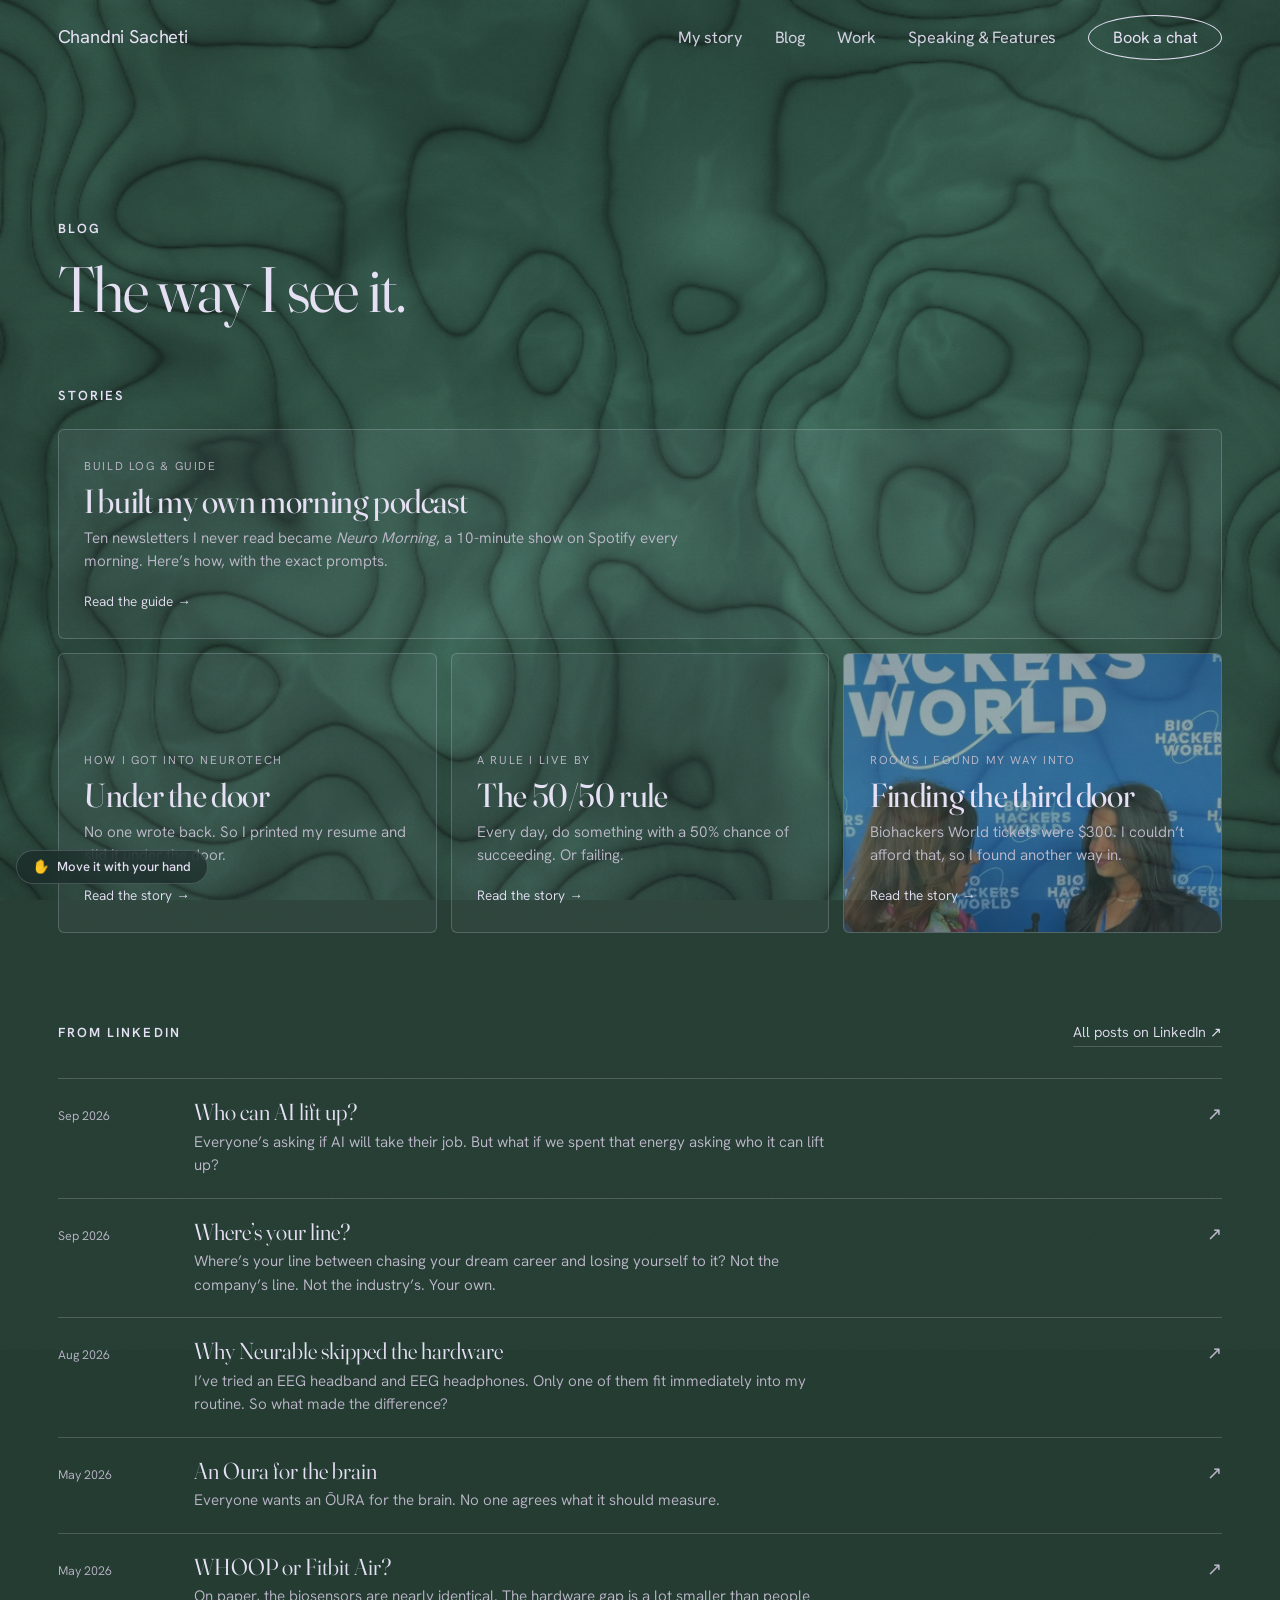
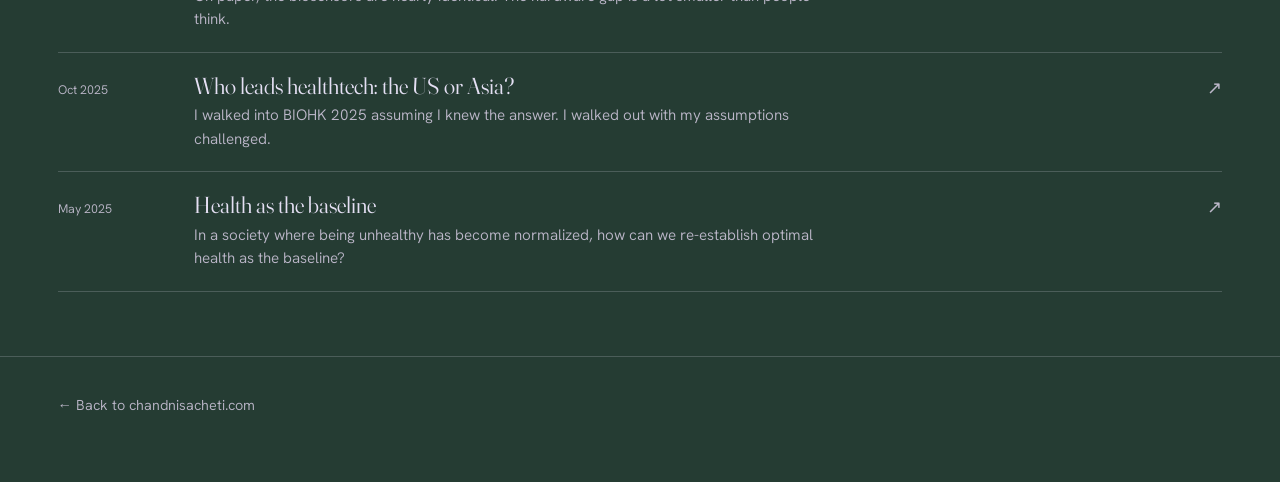
==== blog.html @ 0f6018be "Shader: cortex folds instead of dendrites Co-Authored-By: Claude Opus 5.5 <noreply@anthropic.com> Cl" ====
<!doctype html>
<html lang="en">
<head>
<meta charset="utf-8">
<meta name="viewport" content="width=device-width, initial-scale=1, viewport-fit=cover">
<title>Blog | Chandni Sacheti</title>
<meta name="description" content="Chandni Sacheti is a neurotech builder and founder. Her mission is to empower people to unlock their full potential.">
<meta property="og:title" content="Chandni Sacheti">
<meta property="og:description" content="Neurotech builder and founder on a mission to empower people to unlock their full potential.">
<meta property="og:type" content="website">
<meta property="og:url" content="https://chandnisacheti.com/blog.html">
<meta property="og:site_name" content="Chandni Sacheti">
<meta property="og:image" content="https://chandnisacheti.com/assets/og.jpg">
<meta property="og:image:width" content="1200">
<meta property="og:image:height" content="630">
<meta property="og:image:alt" content="Chandni Sacheti, Neurotech Builder &amp; Founder">
<meta name="twitter:card" content="summary_large_image">
<meta name="twitter:image" content="https://chandnisacheti.com/assets/og.jpg">
<meta name="theme-color" content="#253C33">
<link rel="icon" href="favicon.svg" type="image/svg+xml">
<link rel="preload" href="fonts/fraunces-latin-full-normal.woff2" as="font" type="font/woff2" crossorigin>
<link rel="preload" href="fonts/hanken-grotesk-latin-wght-normal.woff2" as="font" type="font/woff2" crossorigin>
<link rel="stylesheet" href="styles.css?v=55">
</head>
<body class="page-stories">
<a class="skip" href="#main">Skip to content</a>
<div class="glow" aria-hidden="true"><span class="glow-a"></span><span class="glow-b"></span></div>

<header class="bar">
  <div class="bar-inner">
    <a class="brand" href="index.html">Chandni Sacheti</a>
    <button class="menu-btn" type="button" aria-expanded="false" aria-controls="site-nav" data-menu><span class="menu-lines" aria-hidden="true"></span><span class="menu-label">Menu</span></button>
    <nav aria-label="Main" id="site-nav">
      <ul>
        <li><a href="index.html#about">My story</a></li>
        <li><a href="blog.html" aria-current="page">Blog</a></li>
        <li><a href="index.html#work">Work</a></li>
        <li><a href="index.html#speaking">Speaking &amp; Features</a></li>
        <li><a href="index.html#book" class="nav-cta">Book a chat</a></li>
      </ul>
    </nav>
  </div>
</header>

<main id="main" class="sp">
  <header class="sp-hero">
    <p class="label">Blog</p>
    <h1 class="sp-h">The way I see it.</h1>
  </header>

  <section class="bi" aria-labelledby="stories-h">
    <h2 class="label" id="stories-h">Stories</h2>
    <div class="bi-grid">
      <a class="bi-card bi-card-wide" href="daily-podcast.html"><span class="st-kicker">Build log &amp; guide</span><span class="bi-title">I built my own morning podcast</span><span class="st-dek">Ten newsletters I never read became <em>Neuro Morning</em>, a 10-minute show on Spotify every morning. Here&#8217;s how, with the exact prompts.</span><span class="bi-read">Read the guide &#8594;</span></a>
      <a class="bi-card" href="under-the-door.html"><span class="st-kicker">How I got into neurotech</span><span class="bi-title">Under the door</span><span class="st-dek">No one wrote back. So I printed my resume and slid it under the door.</span><span class="bi-read">Read the story &#8594;</span></a>
      <a class="bi-card" href="fifty-fifty.html"><span class="st-kicker">A rule I live by</span><span class="bi-title">The 50/50 rule</span><span class="st-dek">Every day, do something with a 50% chance of succeeding. Or failing.</span><span class="bi-read">Read the story &#8594;</span></a>
      <a class="bi-card bi-card-photo" href="third-door.html"><img src="assets/feat-biohackers.jpg" alt="" loading="lazy" decoding="async"><span class="st-kicker">Rooms I found my way into</span><span class="bi-title">Finding the third door</span><span class="st-dek">Biohackers World tickets were $300. I couldn&#8217;t afford that, so I found another way in.</span><span class="bi-read">Read the story &#8594;</span></a>
    </div>
  </section>

  <section class="bl" aria-labelledby="posts-h">
    <div class="st-head"><h2 class="label" id="posts-h">From LinkedIn</h2><a class="st-all" href="https://www.linkedin.com/in/chandnisacheti/recent-activity/all/" target="_blank" rel="noopener">All posts on LinkedIn &#8599;</a></div>
    <ul class="bl-list">
      <li><a class="bl-row" href="https://www.linkedin.com/feed/update/urn%3Ali%3Ashare%3A7509303994624819201" target="_blank" rel="noopener"><span class="sp-date">Sep 2026</span><span class="bl-main"><span class="bl-title">Who can AI lift up?</span><span class="bl-dek">Everyone&#8217;s asking if AI will take their job. But what if we spent that energy asking who it can lift up?</span></span><span class="bl-arrow" aria-hidden="true">&#8599;</span></a></li>
      <li><a class="bl-row" href="https://www.linkedin.com/feed/update/urn%3Ali%3AugcPost%3A7501761398004420609" target="_blank" rel="noopener"><span class="sp-date">Sep 2026</span><span class="bl-main"><span class="bl-title">Where&#8217;s your line?</span><span class="bl-dek">Where&#8217;s your line between chasing your dream career and losing yourself to it? Not the company&#8217;s line. Not the industry&#8217;s. Your own.</span></span><span class="bl-arrow" aria-hidden="true">&#8599;</span></a></li>
      <li><a class="bl-row" href="https://www.linkedin.com/feed/update/urn%3Ali%3AugcPost%3A7490982506406703104" target="_blank" rel="noopener"><span class="sp-date">Aug 2026</span><span class="bl-main"><span class="bl-title">Why Neurable skipped the hardware</span><span class="bl-dek">I&#8217;ve tried an EEG headband and EEG headphones. Only one of them fit immediately into my routine. So what made the difference?</span></span><span class="bl-arrow" aria-hidden="true">&#8599;</span></a></li>
      <li><a class="bl-row" href="https://www.linkedin.com/feed/update/urn%3Ali%3AugcPost%3A7457575595489775616" target="_blank" rel="noopener"><span class="sp-date">May 2026</span><span class="bl-main"><span class="bl-title">An Oura for the brain</span><span class="bl-dek">Everyone wants an &#332;URA for the brain. No one agrees what it should measure.</span></span><span class="bl-arrow" aria-hidden="true">&#8599;</span></a></li>
      <li><a class="bl-row" href="https://www.linkedin.com/feed/update/urn%3Ali%3Ashare%3A7466267176606547968" target="_blank" rel="noopener"><span class="sp-date">May 2026</span><span class="bl-main"><span class="bl-title">WHOOP or Fitbit Air?</span><span class="bl-dek">On paper, the biosensors are nearly identical. The hardware gap is a lot smaller than people think.</span></span><span class="bl-arrow" aria-hidden="true">&#8599;</span></a></li>
      <li><a class="bl-row" href="https://www.linkedin.com/feed/update/urn%3Ali%3AugcPost%3A7379580097504272384" target="_blank" rel="noopener"><span class="sp-date">Oct 2025</span><span class="bl-main"><span class="bl-title">Who leads healthtech: the US or Asia?</span><span class="bl-dek">I walked into BIOHK 2025 assuming I knew the answer. I walked out with my assumptions challenged.</span></span><span class="bl-arrow" aria-hidden="true">&#8599;</span></a></li>
      <li><a class="bl-row" href="https://www.linkedin.com/feed/update/urn%3Ali%3AugcPost%3A7332909857970315264" target="_blank" rel="noopener"><span class="sp-date">May 2025</span><span class="bl-main"><span class="bl-title">Health as the baseline</span><span class="bl-dek">In a society where being unhealthy has become normalized, how can we re-establish optimal health as the baseline?</span></span><span class="bl-arrow" aria-hidden="true">&#8599;</span></a></li>
    </ul>
  </section>
</main>

<footer class="sp-foot"><a href="index.html">&#8592; Back to chandnisacheti.com</a></footer>
<script src="main.js?v=6" defer></script>
<script src="assets/vendor/gsap.min.js" defer></script>
<script src="assets/vendor/ScrollTrigger.min.js" defer></script>
<script src="assets/motion.js?v=1" defer></script>
<script type="module" src="assets/bg.js?v=6"></script>
</body>
</html>
---- styles.css ----
/* Chandni Sacheti: Amal-style. Lavender on olive, Fraunces display serif (opsz 144, SOFT 0), cursor glow, tile boards. Tokens in DESIGN.md. */
@font-face { font-family: "Fraunces"; font-style: normal; font-weight: 100 900; font-display: swap; src: url("fonts/fraunces-latin-full-normal.woff2") format("woff2-variations"), url("fonts/fraunces-latin-full-normal.woff2") format("woff2"); }
@font-face { font-family: "Hanken Grotesk"; font-style: normal; font-weight: 100 900; font-display: swap; src: url("fonts/hanken-grotesk-latin-wght-normal.woff2") format("woff2-variations"), url("fonts/hanken-grotesk-latin-wght-normal.woff2") format("woff2"); }

:root {
  --olive: #253C33;
  --cream: #E4DFF3;
  --cream-2: #BCB7C9;
  --line: rgba(228, 223, 243, 0.2);
  --tile: rgba(228, 223, 243, 0.045);
  --ph-bg: #F3E7A8;
  --ph-ink: #3A3000;
  --hue: 75;
  --glow-h: 156;         /* the one glow color: warm olive-gold */            /* set by JS from the cursor */

  --title: "Fraunces", "Didot", "Bodoni 72", Georgia, serif;
  --title-set: 350 / normal;
  --sans: "Hanken Grotesk", "Helvetica Neue", Arial, sans-serif;
  --gutter: clamp(20px, 4.5vw, 64px);
  --max: 1320px;
  --ease: cubic-bezier(0.22, 1, 0.36, 1);
  color-scheme: dark;
}

*, *::before, *::after { box-sizing: border-box; }
html { scroll-behavior: smooth; scroll-padding-top: 84px; -webkit-text-size-adjust: 100%; }
body {
  margin: 0; background: var(--olive); color: var(--cream);
  font-family: var(--sans); font-weight: 350; font-size: clamp(16px, 0.3vw + 15px, 18px); line-height: 1.65;
  -webkit-font-smoothing: antialiased; overflow-x: hidden;
}
::selection { background: var(--cream); color: var(--olive); }
a { color: inherit; text-underline-offset: 0.25em; text-decoration-thickness: 1px; }
:focus-visible { outline: 1.5px solid var(--cream); outline-offset: 4px; border-radius: 2px; }
.skip { position: absolute; left: var(--gutter); top: -100px; background: var(--cream); color: var(--olive); padding: 10px 14px; z-index: 100; }
.skip:focus { top: 10px; }
.ph { display: inline-block; background: var(--ph-bg); color: var(--ph-ink); font-family: var(--sans); font-size: 0.78rem; font-weight: 500; line-height: 1.4; padding: 0.1em 0.55em; border-radius: 2px; letter-spacing: 0; text-transform: none; vertical-align: 0.15em; }

/* Cursor-following glow: two soft lights, hue shifts with the cursor */
.glow { position: fixed; inset: 0; z-index: -1; pointer-events: none; overflow: hidden; }
.glow span { position: absolute; left: 0; top: 0; border-radius: 50%; filter: blur(70px); will-change: transform; }
.glow-a {
  width: 60vmax; height: 60vmax; margin: -30vmax 0 0 -30vmax;
  background: radial-gradient(circle, hsl(var(--glow-h) 45% 60% / 0.55), transparent 66%);
  transform: translate(var(--gx, 60vw), var(--gy, 25vh));
}
.glow-b {
  width: 46vmax; height: 46vmax; margin: -23vmax 0 0 -23vmax;
  background: radial-gradient(circle, hsl(var(--glow-h) 40% 60% / 0.3), transparent 66%);
  transform: translate(var(--hx, 20vw), var(--hy, 75vh));
}

/* Bar */
.bar { position: sticky; top: 0; z-index: 20; transition: background-color 0.3s; }
.bar.is-scrolled { background: rgba(37, 60, 51, 0.82); -webkit-backdrop-filter: blur(12px); backdrop-filter: blur(12px); }
.bar-inner { max-width: var(--max); margin: 0 auto; padding: 22px var(--gutter); display: flex; align-items: center; gap: 1.5rem; }
.brand { font-family: var(--sans); font-weight: 400; font-size: 1.15rem; letter-spacing: -0.01em; text-decoration: none; white-space: nowrap; }
.bar nav { margin-left: auto; }
.bar ul { list-style: none; margin: 0; padding: 0; display: flex; align-items: center; gap: clamp(1rem, 2.6vw, 2rem); }
.bar nav a { text-decoration: none; font-size: 1.02rem; font-weight: 400; letter-spacing: -0.01em; white-space: nowrap; opacity: 0.9; }
.bar nav a:hover { opacity: 1; text-decoration: underline; }
.bar nav a.nav-cta { opacity: 1; border: 1px solid var(--cream); border-radius: 50%; padding: 0.7rem 1.5rem; }
.bar nav a.nav-cta:hover { background: var(--cream); color: var(--olive); text-decoration: none; }

/* Hero */
.hero { max-width: var(--max); margin: 0 auto; padding: clamp(4rem, 10vw, 9rem) var(--gutter) clamp(4rem, 9vw, 8rem); }
.hero-h { margin: 0; font-family: var(--title); font-variation-settings: "opsz" 144, "SOFT" 0, "WONK" 0; font-weight: 440; letter-spacing: -0.035em; line-height: 0.9; font-size: clamp(3.2rem, 12vw, 11.5rem); }
.hero-h span { display: block; }
.hero-h .r0 { font-family: var(--sans); font-weight: 400; font-size: clamp(1.1rem, 2vw, 1.75rem); letter-spacing: -0.01em; line-height: 1; padding-left: 12%; margin-bottom: clamp(1.2rem, 3.5vw, 3.2rem); }
.hero-h .r1 { padding-left: 9%; }
.hero-h .r2 { padding-left: 21%; }
.hero-h .r3 { padding-left: 46%; }
.hero-h .amp { display: inline; font-size: 0.4em; letter-spacing: 0; margin-left: 0.15em; vertical-align: 0.35em; }
.hero-sub { margin: clamp(1.5rem, 3vw, 2.6rem) 0 0 52%; max-width: 34ch; font-family: var(--sans); font-weight: 400; font-size: clamp(1.1rem, 2vw, 1.75rem); line-height: 1.25; letter-spacing: -0.01em; }

.label { margin: 0 0 1rem; font-family: var(--sans); font-size: 0.82rem; font-weight: 600; letter-spacing: 0.16em; text-transform: uppercase; }
.work-intro { margin: 0; font-family: var(--title); font-variation-settings: "opsz" 144, "SOFT" 0, "WONK" 0; font-weight: 400; font-size: clamp(1.9rem, 3.6vw, 3rem); line-height: 1.1; letter-spacing: -0.02em; }

/* Intro */
.intro { max-width: var(--max); margin: 0 auto; padding: 0 var(--gutter) clamp(5rem, 10vw, 9rem); display: grid; grid-template-columns: minmax(0, 1fr) minmax(0, 1fr); gap: 3rem clamp(3rem, 7vw, 7rem); align-items: start; }
.intro-text { display: grid; gap: 3rem; min-width: 0; }
.block p { margin: 0 0 1rem; max-width: 54ch; color: var(--cream-2); }
.block .mission { font-family: var(--title); font-variation-settings: "opsz" 144, "SOFT" 0, "WONK" 0; font-weight: 400; font-size: clamp(1.6rem, 2.7vw, 2.35rem); line-height: 1.2; color: var(--cream); letter-spacing: -0.02em; margin-bottom: 1.4rem; }
.contact { list-style: none; margin: 0; padding: 0; display: grid; gap: 0.35rem; font-size: 1.05rem; }
.copy { font: inherit; font-size: 0.78rem; font-weight: 500; color: var(--cream); background: transparent; border: 1px solid var(--line); border-radius: 999px; padding: 0.15rem 0.7rem; margin-left: 0.4rem; cursor: pointer; vertical-align: 0.15em; }
.copy:hover { border-color: var(--cream); }
.portrait { margin: 0; width: 85%; justify-self: end; align-self: start; }
.portrait img { width: 100%; height: auto; border-radius: 4px; }
.portrait-empty { aspect-ratio: 4 / 5; width: 100%; max-width: 100%; border-radius: 4px; }
.portrait img { object-fit: cover; }
.portrait-empty { background: var(--tile); border: 1px solid var(--line); display: grid; place-content: center; justify-items: center; gap: 0.5rem; padding: 1.5rem; text-align: center; }
.hint { font-size: 0.8rem; color: var(--cream-2); }

/* Work */
.work { max-width: var(--max); margin: 0 auto; padding: 0 var(--gutter) clamp(4rem, 8vw, 7rem); }
.work-head { display: grid; gap: 1rem; margin-bottom: clamp(2.5rem, 5vw, 4rem); }
.jump { display: flex; flex-wrap: wrap; gap: 0.6rem; margin-top: 0.6rem; }
.jump a { text-decoration: none; font-size: 0.9rem; border: 1px solid var(--line); border-radius: 999px; padding: 0.35rem 1rem; transition: border-color 0.2s, background-color 0.2s; }
.jump a:hover { border-color: var(--cream); background: var(--tile); }

.pillar { display: grid; gap: clamp(1.5rem, 3vw, 2.2rem); padding: clamp(2.5rem, 5vw, 4rem) 0; border-top: 1px solid var(--line); }
.pillar-head { display: flex; flex-wrap: wrap; align-items: baseline; justify-content: space-between; gap: 0.5rem 2rem; }
.pillar-name { margin: 0; font-family: var(--title); font-variation-settings: "opsz" 144, "SOFT" 0, "WONK" 0; font-weight: 400; font-size: clamp(2.4rem, 6vw, 5.2rem); line-height: 1; letter-spacing: -0.02em; }
.pillar-line { margin: 0; color: var(--cream-2); max-width: 32ch; }

/* Tile boards */
.board { display: grid; grid-template-columns: repeat(4, minmax(0, 1fr)); gap: 14px; min-width: 0; }
.tile {
  --mx: 50%; --my: 50%;
  position: relative; isolation: isolate; overflow: hidden;
  display: flex; flex-direction: column; gap: 0.7rem;
  min-height: 15rem; padding: 1.4rem 1.4rem 1.3rem;
  border-radius: 16px; background: var(--tile); border: 1px solid var(--line);
  transition: border-color 0.3s, transform 0.4s var(--ease);
}
.tile::before {
  content: ""; position: absolute; inset: 0; z-index: -1; opacity: 0; transition: opacity 0.35s;
  background: radial-gradient(420px circle at var(--mx) var(--my), hsl(var(--glow-h) 45% 72% / 0.22), transparent 60%);
}
.tile:hover { border-color: hsl(var(--glow-h) 40% 75% / 0.5); transform: translateY(-2px); }
.tile:hover::before { opacity: 1; }
.tile-wide { grid-column: span 2; }
.tile-full { grid-column: 1 / -1; }
.tile-full:has(> .t-photo) { padding-left: calc(50% + 1.4rem); }
.tile-full > .t-photo { position: absolute; left: 0; top: 0; bottom: 0; width: 50%; margin: 0; aspect-ratio: auto; border-bottom: 0; border-right: 1px solid var(--line); }
.tile-quiet { min-height: 0; }
.t-tag { align-self: flex-start; font-size: 0.7rem; font-weight: 600; letter-spacing: 0.14em; text-transform: uppercase; color: var(--cream-2); }
.t-hook { margin: auto 0 0; font-family: var(--title); font-variation-settings: "opsz" 144, "SOFT" 0, "WONK" 0; font-weight: 400; font-size: clamp(2.6rem, 4.4vw, 4rem); line-height: 0.95; letter-spacing: -0.02em; }
.tile:not(.tile-wide):not(.tile-full) .t-hook { font-size: clamp(2rem, 3vw, 2.8rem); overflow-wrap: anywhere; }
.tile-quiet .t-hook { margin-top: 0.2rem; font-size: clamp(2rem, 3.2vw, 2.8rem); }
.t-arrow { font-family: var(--sans); font-weight: 200; font-size: 0.7em; vertical-align: 0.08em; }
.t-cap { margin: 0; font-size: 0.95rem; line-height: 1.5; color: var(--cream); max-width: 40ch; }
.t-org { margin: 0.2rem 0 0; padding-top: 0.7rem; border-top: 1px solid var(--line); font-size: 0.85rem; font-weight: 600; display: flex; flex-wrap: wrap; gap: 0.2rem 0.6rem; }
.t-org span { font-weight: 400; color: var(--cream-2); }
.t-org .ph { color: var(--ph-ink); font-weight: 500; }

/* Sub-groups inside a pillar (Mentally: industry / research / community) */
.group + .group { margin-top: clamp(1.6rem, 3vw, 2.4rem); }
.group-label { display: flex; align-items: center; gap: 0.9rem; margin: 0 0 0.8rem; font-size: 0.72rem; font-weight: 500; letter-spacing: 0.16em; text-transform: uppercase; color: var(--cream-2); }
.group-label::after { content: ""; flex: 1; height: 1px; background: var(--line); }

/* Tile photos: on top in single tiles, on the left half in wide tiles.
   To add one: replace the <span class="ph"> inside .t-photo with <img src="assets/NAME.jpg" alt="..."> */
.t-photo { margin: -1.4rem -1.4rem 0.5rem; aspect-ratio: 4 / 3; overflow: hidden; display: grid; place-items: center; padding: 1rem; text-align: center;
  background: linear-gradient(160deg, rgba(228, 223, 243, 0.08), rgba(228, 223, 243, 0.02)); border-bottom: 1px solid var(--line); }
.t-photo:has(img) { padding: 0; border-bottom: 0; }
.t-photo img { width: 100%; height: 100%; object-fit: cover; display: block; transition: transform 0.8s var(--ease); }
.tile:hover .t-photo img { transform: scale(1.04); }
.tile-wide:has(> .t-photo) { padding-left: calc(50% + 1.4rem); }
.tile-wide > .t-photo { position: absolute; left: 0; top: 0; bottom: 0; width: 50%; margin: 0; aspect-ratio: auto; border-bottom: 0; border-right: 1px solid var(--line); }
.tile-wide > .t-photo:has(img) { border-right: 0; }
.tile-wide .t-hook { margin-top: auto; font-size: clamp(2.2rem, 3.4vw, 3.2rem); }

/* Speaking & Features */
.speaking { max-width: var(--max); margin: 0 auto; padding: clamp(2rem, 5vw, 3rem) var(--gutter) clamp(5rem, 10vw, 9rem); border-top: 1px solid var(--line); }
.circles { list-style: none; margin: clamp(2rem, 4vw, 3rem) 0 0; padding: 0; display: grid; grid-template-columns: repeat(3, minmax(0, 1fr)); gap: clamp(1rem, 3vw, 2.5rem); }
.circle {
  --mx: 50%; --my: 50%;
  position: relative; overflow: hidden; isolation: isolate;
  aspect-ratio: 1; max-width: 100%; border-radius: 50%; border: 1px solid var(--line); background: var(--tile);
  display: grid; place-content: center; justify-items: center; text-align: center; gap: 0.5rem; padding: 14%;
  transition: border-color 0.3s;
}
.circle::before { content: ""; position: absolute; inset: 0; z-index: -1; opacity: 0; transition: opacity 0.35s; background: radial-gradient(260px circle at var(--mx) var(--my), hsl(var(--glow-h) 45% 72% / 0.22), transparent 65%); }
.circle:hover { border-color: hsl(var(--glow-h) 40% 75% / 0.5); }
.circle:hover::before { opacity: 1; }
.c-top { font-size: 0.75rem; font-weight: 600; letter-spacing: 0.16em; text-transform: uppercase; color: var(--cream-2); }
.c-title { font-family: var(--title); font-variation-settings: "opsz" 144, "SOFT" 0, "WONK" 0; font-weight: 400; font-size: clamp(1.6rem, 3vw, 2.6rem); line-height: 1; letter-spacing: -0.02em; }
.c-place { font-size: 0.9rem; color: var(--cream-2); }
.features { margin-top: clamp(2.5rem, 5vw, 4rem); display: grid; grid-template-columns: minmax(0, 1fr) minmax(0, 3fr); gap: 1rem clamp(2rem, 5vw, 4.5rem); align-items: baseline; }
.features ul { list-style: none; margin: 0; padding: 0; display: flex; flex-wrap: wrap; gap: 0.8rem 2.2rem; font-family: var(--title); font-variation-settings: "opsz" 144, "SOFT" 0, "WONK" 0; font-size: clamp(1.4rem, 2.2vw, 1.9rem); letter-spacing: -0.02em; }
.features a { text-decoration: none; border-bottom: 1px solid var(--line); }
.also { margin: 2.5rem 0 0; color: var(--cream-2); }

/* Book */
.book { max-width: var(--max); margin: 0 auto; padding: clamp(2rem, 5vw, 3rem) var(--gutter) clamp(5rem, 10vw, 8rem); border-top: 1px solid var(--line); }
.book-h { margin: 0 0 1rem; font-family: var(--title); font-variation-settings: "opsz" 144, "SOFT" 0, "WONK" 0; font-weight: 400; font-size: clamp(3.4rem, 9vw, 8rem); letter-spacing: -0.02em; line-height: 0.95; }
.book p { margin: 0 0 2rem; max-width: 46ch; font-size: 1.12rem; color: var(--cream-2); }
.actions { display: flex; flex-wrap: wrap; gap: 0.8rem; }
.btn { display: inline-flex; align-items: center; min-height: 50px; padding: 0 1.8rem; border-radius: 999px; background: var(--cream); color: var(--olive); font-weight: 500; text-decoration: none; border: 1px solid var(--cream); transition: background-color 0.25s, color 0.25s; }
.btn:hover { background: transparent; color: var(--cream); }
.btn-ghost { background: transparent; color: var(--cream); }
.btn-ghost:hover { background: var(--cream); color: var(--olive); }

.foot { max-width: var(--max); margin: 0 auto; padding: 1.8rem var(--gutter) 2.6rem; border-top: 1px solid var(--line); display: flex; justify-content: space-between; flex-wrap: wrap; gap: 0.8rem; font-size: 0.9rem; color: var(--cream-2); }
.foot-links { display: flex; flex-wrap: wrap; gap: 0.4rem 1rem; align-items: center; }

.toast { position: fixed; left: 50%; bottom: calc(24px + env(safe-area-inset-bottom, 0px)); transform: translate(-50%, 16px); background: var(--cream); color: var(--olive); padding: 0.7rem 1.2rem; border-radius: 999px; font-weight: 500; font-size: 0.9rem; opacity: 0; pointer-events: none; z-index: 50; transition: opacity 0.25s, transform 0.35s var(--ease); }
.toast.is-on { opacity: 1; transform: translate(-50%, 0); }

@media (max-width: 1000px) {
  .board { grid-template-columns: repeat(2, minmax(0, 1fr)); }
}
@media (max-width: 860px) {
  .intro, .pillar, .features { grid-template-columns: minmax(0, 1fr); }
  .portrait { max-width: 420px; }
  .circles { grid-template-columns: minmax(0, 1fr); max-width: 340px; }
}
@media (max-width: 700px) {
  .bar-inner { flex-wrap: wrap; row-gap: 0.5rem; }
  .bar nav { margin-left: 0; width: 100%; }
  .bar ul { gap: 0.6rem 1.1rem; flex-wrap: wrap; }
}
@media (max-width: 560px) {
  .tile-wide:has(> .t-photo) { padding-left: 1.4rem; }
  .tile-wide > .t-photo { position: static; width: auto; margin: -1.4rem -1.4rem 0.5rem; aspect-ratio: 4 / 3; border-right: 0; border-bottom: 1px solid var(--line); }
  .board { grid-template-columns: minmax(0, 1fr); }
  .tile-wide, .tile-full { grid-column: auto; }
  .tile { min-height: 12rem; }
  .hero-h .r2, .hero-h .r3 { padding-left: 0; }
  .hero-sub { text-align: left; margin-left: 0; }
  .bar nav a { font-size: 0.88rem; }
}
@media (prefers-reduced-motion: reduce) {
  html { scroll-behavior: auto; }
  *, *::before, *::after { transition-duration: 0.01ms !important; animation-duration: 0.01ms !important; }
}

.book .book-email { margin: 1.6rem 0 0; font-size: 1rem; color: var(--cream-2); }
.block .story-turn { font-family: var(--sans); font-size: clamp(1.15rem, 1.6vw, 1.4rem); font-weight: 500; color: var(--cream); margin: 0 0 1.4rem; }
.c-link { color: inherit; text-decoration: none; } .c-link:hover { text-decoration: underline; }
.t-cap a { text-underline-offset: 0.2em; }
.t-photo img[src*="asian-hall"] { object-position: 50% 15%; }

/* Media strip: slow auto-scrolling marquee, no labels */
.media { margin-top: clamp(2rem, 4vw, 3rem); overflow: hidden; -webkit-mask-image: linear-gradient(90deg, transparent, #000 6%, #000 94%, transparent); mask-image: linear-gradient(90deg, transparent, #000 6%, #000 94%, transparent); }
.strip { list-style: none; margin: 0; padding: 0; display: flex; gap: 0.9rem; width: max-content; animation: strip-move 70s linear infinite; }
.media:hover .strip, .media:focus-within .strip { animation-play-state: paused; }
.strip li { flex: 0 0 auto; }
.strip figure { margin: 0; }
.strip figcaption { margin-top: 0.5rem; font-size: 0.78rem; line-height: 1.3; color: var(--cream-2); white-space: nowrap; }
.strip img { height: clamp(13rem, 22vw, 18rem); width: auto; display: block; border-radius: 4px; border: 1px solid var(--line); }
@keyframes strip-move { to { transform: translateX(calc(-50% - 0.45rem)); } }
@media (prefers-reduced-motion: reduce) { .media { overflow-x: auto; -webkit-mask-image: none; mask-image: none; } .strip { animation: none; } }

.t-photo img[src*="model-gala"] { object-position: 52% 30%; }

/* Uniform tiles: tag and title sit at the top, org line pins to the bottom */
.t-hook, .tile-wide .t-hook, .tile-quiet .t-hook, .tile:not(.tile-wide):not(.tile-full) .t-hook { margin-top: 0.25rem; }
.t-org { margin-top: auto; }
.t-cap + .t-org, .t-cap { margin-bottom: 0; }

.pillar-line { max-width: 46ch; }

.t-photo img[src*="refuel-logo"] { object-fit: contain; }

.t-photo img[src*="refuel-booth"] { object-position: 35% 10%; }
.t-photo img[src*="ucla-royce"] { object-position: 45% 50%; }
.t-photo:has(img[src*="refuel-logo"]) { position: absolute; }
.t-photo img[src*="refuel-logo"] { position: absolute; inset: 0; width: 100%; height: 100%; }

/* Photo opacity */
.t-photo img, .portrait img, .strip img { opacity: 0.9; }
.t-photo img[src*="refuel-logo"] { opacity: 0.6; }

/* Smaller speaking circles, five across */
.circles { grid-template-columns: repeat(auto-fill, minmax(10rem, 1fr)); gap: clamp(0.8rem, 1.6vw, 1.4rem); }
.circle { padding: 9%; gap: 0.35rem; }
.c-title { font-size: clamp(1.15rem, 1.7vw, 1.55rem); }
.c-top { font-size: 0.66rem; }
.c-place { font-size: 0.76rem; line-height: 1.3; }
@media (max-width: 900px) { .circles { grid-template-columns: repeat(2, minmax(0, 1fr)); max-width: none; } }
@media (max-width: 380px) { .circle { padding: 5%; } .c-place { font-size: 0.7rem; } .c-title { font-size: 1.05rem; } }
.t-photo img[src*="neurogum"] { object-position: 50% 0%; }

/* Centre the speaking intro and circles */
.speaking .work-intro { text-align: center; }
.circles { display: flex; flex-wrap: wrap; justify-content: center; }
.circles .circle { flex: 0 0 clamp(9.5rem, 17vw, 12.5rem); }
@media (max-width: 900px) { .circles { max-width: none; } .circles .circle { flex-basis: calc(50% - 0.7rem); } }

/* Keep all five speaking bubbles on one line (desktop/tablet) */
@media (min-width: 701px) {
  .circles { flex-wrap: nowrap; }
  .circles .circle { flex: 1 1 0; min-width: 0; max-width: 13rem; }
}
@media (max-width: 700px) { .circles .circle { flex-basis: calc(50% - 0.7rem); } .circles { flex-wrap: wrap; } }
@media (min-width: 701px) and (max-width: 1000px) { .circle { padding: 4%; } .c-title { font-size: 1rem; } .c-place { font-size: 0.64rem; } .c-top { font-size: 0.58rem; } }

/* Project figures */
.t-photo img[src*="fig-"] { object-fit: contain; padding: 0.5rem; opacity: 1; }
.tile:hover .t-photo img[src*="fig-"] { transform: none; }
@media (max-width: 700px) {
  .tile-wide > .t-photo:has(img[src*="refuel-logo"]) { position: relative; }
}
.t-photo img[src*="outdoors"] { object-position: 50% 60%; }

/* Off the clock: three equal tiles */
.board-3 { grid-template-columns: repeat(3, minmax(0, 1fr)); }
.board-3 .t-photo { aspect-ratio: 4 / 3; }
@media (max-width: 700px) { .board-3 { grid-template-columns: minmax(0, 1fr); } }
.t-photo img[src*="parks"] { object-position: 50% 70%; }
.t-link { color: var(--cream); text-decoration: none; display: flex; flex-wrap: wrap; gap: 0.2rem 0.6rem; }
.t-link span { color: var(--cream-2); font-weight: 400; }
.t-link:hover, .t-link:focus-visible { text-decoration: underline; text-underline-offset: 3px; }

/* Project figures row */
.board-projects { margin-top: 14px; }
.tile-fig .t-photo { aspect-ratio: 7 / 6; padding: 0; }
.tile-fig .t-photo img { position: static; width: 100%; height: 100%; object-fit: contain; padding: 0.6rem; }

/* Line diagrams */
.t-diagram { display: block; padding: 1.6rem; }
.t-diagram svg { width: 100%; height: 100%; display: block; }

/* ===== Phone experience ===== */
.menu-btn { display: none; }
@media (max-width: 700px) {
  /* Compact header with a full-screen menu */
  .bar-inner { flex-wrap: nowrap; padding-top: 14px; padding-bottom: 14px; }
  .menu-btn { display: inline-flex; align-items: center; gap: 0.55rem; margin-left: auto; min-height: 44px; padding: 0 0.2rem 0 0.9rem; background: none; border: 0; color: var(--cream); font: inherit; font-size: 0.95rem; cursor: pointer; position: relative; z-index: 31; }
  .menu-lines, .menu-lines::before { display: block; width: 22px; height: 1.5px; background: currentColor; transition: transform 0.3s var(--ease); }
  .menu-lines { position: relative; transform: translateY(-3px); }
  .menu-lines::before { content: ""; position: absolute; left: 0; top: 6px; }
  .menu-open .menu-lines { transform: translateY(0) rotate(45deg); }
  .menu-open .menu-lines::before { transform: translateY(-6px) rotate(-90deg); }
  .bar nav { position: fixed; inset: 0; z-index: 30; width: auto; margin: 0; background: rgba(46, 51, 30, 0.97); -webkit-backdrop-filter: blur(14px); backdrop-filter: blur(14px); display: flex; align-items: center; padding: 6rem var(--gutter) 3rem; opacity: 0; visibility: hidden; transition: opacity 0.3s, visibility 0.3s; }
  .menu-open .bar nav { opacity: 1; visibility: visible; }
  .bar nav ul { flex-direction: column; align-items: flex-start; gap: 1.4rem; }
  .bar nav a { font-family: var(--title); font-variation-settings: "opsz" 144, "SOFT" 0, "WONK" 0; font-weight: 350; font-size: clamp(2.2rem, 10vw, 3rem); line-height: 1.05; letter-spacing: -0.02em; opacity: 1; transform: translateY(12px); transition: transform 0.45s var(--ease); }
  .menu-open .bar nav a { transform: none; }
  .bar nav a.nav-cta { font-family: var(--sans); font-size: 1.05rem; padding: 0.95rem 1.8rem; margin-top: 0.8rem; display: inline-block; }
  body.menu-open { overflow: hidden; }
  .brand { position: relative; z-index: 31; }

  /* Swipeable rows instead of a very long stack */
  .board { display: flex; overflow-x: auto; scroll-snap-type: x mandatory; gap: 12px; margin-inline: calc(-1 * var(--gutter)); padding: 2px var(--gutter) 6px; scroll-padding-inline: var(--gutter); scrollbar-width: none; -webkit-overflow-scrolling: touch; overscroll-behavior-x: contain; }
  .board::-webkit-scrollbar { display: none; }
  .board > .tile { flex: 0 0 86%; scroll-snap-align: start; min-width: 0; }
  .board > .tile:only-child { flex-basis: 100%; }
  .board > .tile > .t-photo { aspect-ratio: 16 / 11; }
  .board-projects > .tile > .t-photo { aspect-ratio: 7 / 6; }
  .swipe-hint { display: flex; gap: 6px; justify-content: center; margin-top: 12px; }
  .swipe-hint span { width: 6px; height: 6px; border-radius: 50%; background: var(--cream); opacity: 0.25; transition: opacity 0.3s, width 0.3s; }
  .swipe-hint span.on { opacity: 0.9; width: 16px; border-radius: 3px; }

  /* Comfortable tap targets */
  .feat-links a, .features a, .foot-links a { display: inline-block; padding-block: 0.45rem; }
  .t-link { min-height: 32px; align-items: center; }
}
@media (min-width: 701px) { .swipe-hint { display: none; } }

/* Gentle reveal as things scroll into view */
.reveal { opacity: 0; transform: translateY(18px); transition: opacity 0.7s var(--ease), transform 0.7s var(--ease); }
.reveal.in { opacity: 1; transform: none; }
@media (prefers-reduced-motion: reduce) { .reveal { opacity: 1; transform: none; transition: none; } }
@media (max-width: 700px) {
  .hero-h { font-size: clamp(3rem, 15.5vw, 4.6rem); }
  .hero-h .r1 { padding-left: 0; }
  .hero-h .r2 { padding-left: 9%; }
  .hero-h .r3 { padding-left: 20%; }
}

/* v84: centered mission, tighter Work→Speaking gap, media arrows */
.work-head .work-intro { text-align: center; font-size: clamp(2.3rem, 4.8vw, 4rem); line-height: 1.08; max-width: 34ch; margin: 0.4rem auto 0.6rem; }
.work-head .jump { justify-content: center; }
.work { padding-bottom: 0; }
.work .pillar:last-child { padding-bottom: clamp(1.5rem, 3vw, 2.5rem); }

.media { position: relative; overflow-x: auto; scrollbar-width: none; overscroll-behavior-x: contain; }
.media::-webkit-scrollbar { display: none; }
.media .strip { animation: none; }
.media-wrap { position: relative; }
.media-btn { position: absolute; top: calc(50% - 0.9rem); transform: translateY(-50%); z-index: 2; width: 46px; height: 46px; border-radius: 50%; border: 1px solid var(--line); background: rgba(56, 62, 36, 0.72); color: var(--cream); font: inherit; font-size: 1.2rem; line-height: 1; display: grid; place-items: center; cursor: pointer; -webkit-backdrop-filter: blur(6px); backdrop-filter: blur(6px); transition: background-color 0.2s, border-color 0.2s; }
.media-btn:hover { border-color: var(--cream); background: rgba(56, 62, 36, 0.92); }
.media-btn.prev { left: 6px; } .media-btn.next { right: 6px; }

/* ==========================================================
   v100 "Signal" boxes: keep the boxes, make them hers.
   Each pillar has its own accent and its own biosignal trace
   (EEG for Mentally, EMG for Physically, breath for Consciously,
   heartbeat for Beyond). Boxes are flatter and tighter-cornered,
   sized by importance, with a lab-label footer.
   ========================================================== */
#mentally    { --accent: 252 52% 84%; --trace: url("data:image/svg+xml,%3Csvg%20xmlns%3D%27http%3A//www.w3.org/2000/svg%27%20width%3D%27160%27%20height%3D%2716%27%20viewBox%3D%270%200%20160%2016%27%3E%3Cpath%20d%3D%27M0%2C8.9%20L2%2C10.8%20L4%2C10.6%20L6%2C10.2%20L8%2C9.6%20L10%2C8.7%20L12%2C9.1%20L14%2C10.7%20L16%2C9.0%20L18%2C7.1%20L20%2C6.1%20L22%2C3.6%20L24%2C4.1%20L26%2C4.9%20L28%2C7.2%20L30%2C8.2%20L32%2C9.7%20L34%2C10.0%20L36%2C9.1%20L38%2C9.7%20L40%2C10.5%20L42%2C10.5%20L44%2C11.7%20L46%2C10.2%20L48%2C7.4%20L50%2C4.5%20L52%2C4.5%20L54%2C4.0%20L56%2C5.8%20L58%2C7.6%20L60%2C8.2%20L62%2C8.7%20L64%2C7.7%20L66%2C8.7%20L68%2C9.3%20L70%2C11.7%20L72%2C12.7%20L74%2C11.3%20L76%2C9.7%20L78%2C7.3%20L80%2C6.4%20L82%2C4.6%20L84%2C5.3%20L86%2C5.7%20L88%2C6.8%20L90%2C6.6%20L92%2C6.2%20L94%2C6.6%20L96%2C7.6%20L98%2C10.1%20L100%2C11.8%20L102%2C13.3%20L104%2C12.6%20L106%2C11.0%20L108%2C8.2%20L110%2C5.8%20L112%2C6.5%20L114%2C7.0%20L116%2C7.3%20L118%2C6.5%20L120%2C6.0%20L122%2C4.6%20L124%2C6.0%20L126%2C7.2%20L128%2C9.2%20L130%2C10.9%20L132%2C13.0%20L134%2C12.4%20L136%2C9.3%20L138%2C8.8%20L140%2C7.4%20L142%2C6.9%20L144%2C7.3%20L146%2C7.6%20L148%2C6.6%20L150%2C3.9%20L152%2C4.2%20L154%2C4.1%20L156%2C7.3%20L158%2C9.2%20L160%2C11.9%27%20fill%3D%27none%27%20stroke%3D%27black%27%20stroke-width%3D%271.2%27%20stroke-linejoin%3D%27round%27%20stroke-linecap%3D%27round%27/%3E%3C/svg%3E"); }
#physically  { --accent: 46 62% 70%;  --trace: url("data:image/svg+xml,%3Csvg%20xmlns%3D%27http%3A//www.w3.org/2000/svg%27%20width%3D%27160%27%20height%3D%2716%27%20viewBox%3D%270%200%20160%2016%27%3E%3Cpath%20d%3D%27M0%2C8.3%20L2%2C8.0%20L4%2C8.3%20L6%2C7.9%20L8%2C7.7%20L10%2C8.1%20L12%2C7.7%20L14%2C7.8%20L16%2C7.9%20L18%2C8.1%20L20%2C7.8%20L22%2C7.7%20L24%2C8.2%20L26%2C7.9%20L28%2C8.3%20L30%2C8.2%20L32%2C7.9%20L34%2C8.0%20L36%2C8.0%20L38%2C8.1%20L40%2C8.1%20L42%2C8.0%20L44%2C8.1%20L46%2C8.3%20L48%2C8.0%20L50%2C8.3%20L52%2C7.4%20L54%2C8.8%20L56%2C8.8%20L58%2C6.8%20L60%2C8.6%20L62%2C7.2%20L64%2C9.8%20L66%2C10.6%20L68%2C11.4%20L70%2C4.6%20L72%2C2.8%20L74%2C12.3%20L76%2C12.4%20L78%2C10.7%20L80%2C4.6%20L82%2C13.7%20L84%2C11.2%20L86%2C10.2%20L88%2C2.8%20L90%2C5.5%20L92%2C4.8%20L94%2C9.7%20L96%2C5.7%20L98%2C7.1%20L100%2C9.8%20L102%2C7.1%20L104%2C7.6%20L106%2C7.3%20L108%2C8.3%20L110%2C7.9%20L112%2C8.3%20L114%2C7.9%20L116%2C8.2%20L118%2C8.0%20L120%2C8.2%20L122%2C7.9%20L124%2C8.2%20L126%2C7.8%20L128%2C8.1%20L130%2C8.1%20L132%2C8.0%20L134%2C8.0%20L136%2C8.2%20L138%2C8.0%20L140%2C8.1%20L142%2C7.9%20L144%2C8.0%20L146%2C7.7%20L148%2C7.9%20L150%2C7.8%20L152%2C8.0%20L154%2C8.2%20L156%2C8.1%20L158%2C8.0%20L160%2C8.0%27%20fill%3D%27none%27%20stroke%3D%27black%27%20stroke-width%3D%271.2%27%20stroke-linejoin%3D%27round%27%20stroke-linecap%3D%27round%27/%3E%3C/svg%3E"); }
#consciously { --accent: 105 30% 72%; --trace: url("data:image/svg+xml,%3Csvg%20xmlns%3D%27http%3A//www.w3.org/2000/svg%27%20width%3D%27160%27%20height%3D%2716%27%20viewBox%3D%270%200%20160%2016%27%3E%3Cpath%20d%3D%27M0%2C8.0%20L2%2C8.6%20L4%2C9.2%20L6%2C9.8%20L8%2C10.4%20L10%2C10.8%20L12%2C11.2%20L14%2C11.6%20L16%2C11.8%20L18%2C12.0%20L20%2C12.0%20L22%2C12.0%20L24%2C11.8%20L26%2C11.6%20L28%2C11.2%20L30%2C10.8%20L32%2C10.4%20L34%2C9.8%20L36%2C9.2%20L38%2C8.6%20L40%2C8.0%20L42%2C7.4%20L44%2C6.8%20L46%2C6.2%20L48%2C5.6%20L50%2C5.2%20L52%2C4.8%20L54%2C4.4%20L56%2C4.2%20L58%2C4.0%20L60%2C4.0%20L62%2C4.0%20L64%2C4.2%20L66%2C4.4%20L68%2C4.8%20L70%2C5.2%20L72%2C5.6%20L74%2C6.2%20L76%2C6.8%20L78%2C7.4%20L80%2C8.0%20L82%2C8.6%20L84%2C9.2%20L86%2C9.8%20L88%2C10.4%20L90%2C10.8%20L92%2C11.2%20L94%2C11.6%20L96%2C11.8%20L98%2C12.0%20L100%2C12.0%20L102%2C12.0%20L104%2C11.8%20L106%2C11.6%20L108%2C11.2%20L110%2C10.8%20L112%2C10.4%20L114%2C9.8%20L116%2C9.2%20L118%2C8.6%20L120%2C8.0%20L122%2C7.4%20L124%2C6.8%20L126%2C6.2%20L128%2C5.6%20L130%2C5.2%20L132%2C4.8%20L134%2C4.4%20L136%2C4.2%20L138%2C4.0%20L140%2C4.0%20L142%2C4.0%20L144%2C4.2%20L146%2C4.4%20L148%2C4.8%20L150%2C5.2%20L152%2C5.6%20L154%2C6.2%20L156%2C6.8%20L158%2C7.4%20L160%2C8.0%27%20fill%3D%27none%27%20stroke%3D%27black%27%20stroke-width%3D%271.2%27%20stroke-linejoin%3D%27round%27%20stroke-linecap%3D%27round%27/%3E%3C/svg%3E"); }
#beyond      { --accent: 18 55% 76%;  --trace: url("data:image/svg+xml,%3Csvg%20xmlns%3D%27http%3A//www.w3.org/2000/svg%27%20width%3D%27160%27%20height%3D%2716%27%20viewBox%3D%270%200%20160%2016%27%3E%3Cpath%20d%3D%27M0%2C9%20L56%2C9%20L60%2C7.5%20L64%2C9%20L70%2C9%20L73%2C10.5%20L77%2C1.5%20L81%2C14.5%20L84%2C9%20L92%2C9%20L98%2C6.5%20L104%2C9%20L160%2C9%27%20fill%3D%27none%27%20stroke%3D%27black%27%20stroke-width%3D%271.2%27%20stroke-linejoin%3D%27round%27%20stroke-linecap%3D%27round%27/%3E%3C/svg%3E"); }

.tile { border-radius: 6px; background: hsl(var(--accent, 252 52% 84%) / 0.045); border: 1px solid hsl(var(--accent, 252 52% 84%) / 0.2); transition: border-color 0.3s; }
.tile::before { display: none; }
.tile:hover { transform: none; border-color: hsl(var(--accent) / 0.55); }
.tile:hover .t-photo img { transform: none; }
.t-photo, .t-photo img { border-radius: 0; }
.tile-wide > .t-photo, .tile-full > .t-photo { border-right: 1px solid hsl(var(--accent) / 0.2); }
.t-photo img { opacity: 1; }

/* pillar accent on labels and names */
.pillar-name { color: hsl(var(--accent, 252 52% 84%)); }
.t-tag { color: hsl(var(--accent)); font-weight: 600; letter-spacing: 0.12em; }
.group-label { color: hsl(var(--accent) / 0.85); }
.group-label::after { background: hsl(var(--accent) / 0.25); }
.pillar { border-top-color: hsl(var(--accent) / 0.25); }

/* lab-label footer: the pillar's signal trace, then name left / role right */
.t-org { position: relative; border-top: 0; padding-top: 1.35rem; justify-content: space-between; align-items: baseline; }
.t-org::before { content: ""; position: absolute; left: 0; right: 0; top: 0; height: 16px; background: hsl(var(--accent) / 0.55);
  -webkit-mask: var(--trace) 0 0 / 160px 16px repeat-x; mask: var(--trace) 0 0 / 160px 16px repeat-x; }
.tile:hover .t-org::before { background: hsl(var(--accent)); animation: trace-run 2.4s linear infinite; }
@keyframes trace-run { to { -webkit-mask-position: -160px 0; mask-position: -160px 0; } }
@media (prefers-reduced-motion: reduce) { .tile:hover .t-org::before { animation: none; } }
.t-org > a.t-link { width: 100%; justify-content: space-between; }
.t-org span { text-align: right; }

/* less crushed display tracking; plain jump links */
.hero-h { letter-spacing: -0.025em; }
.jump a { border-radius: 4px; }

/* ==========================================================
   v110 Boxes shaped by their photos.
   Photos keep their own proportions (no forced crop); box widths
   follow the photo (tall photo = narrow box, wide photo = wide box).
   Inside: title and year on one line, one sentence, a quiet credit
   line under the pillar's signal trace. No category label.
   ========================================================== */
.tile { display: flex; flex-direction: column; gap: 0; padding: 0; min-height: 0; overflow: hidden; }
.tile > .t-photo { position: relative; inset: auto; width: auto; margin: 0; padding: 0; aspect-ratio: auto; border: 0; border-bottom: 1px solid hsl(var(--accent) / 0.2); background: hsl(var(--accent) / 0.05); }
.tile > .t-photo img { position: static; width: 100%; height: auto; object-fit: initial; display: block; }
.tile > .t-photo.t-diagram { aspect-ratio: 21 / 20; display: grid; place-items: center; }
.tile > .t-photo.t-diagram svg { width: 100%; height: 100%; }
.t-body { display: flex; flex-direction: column; gap: 0.75rem; padding: 1.3rem 1.4rem 1.25rem; flex: 1; }
.t-head { display: flex; align-items: baseline; justify-content: space-between; gap: 1rem; }
.tile .t-head .t-hook { margin: 0; font-size: clamp(1.9rem, 2.6vw, 2.5rem); line-height: 1; letter-spacing: -0.012em; font-weight: 400; overflow-wrap: normal; }
.t-when { flex: none; font-size: 0.82rem; color: hsl(var(--accent)); font-variant-numeric: tabular-nums; letter-spacing: 0.02em; }
.t-cap { margin: 0; color: var(--cream); opacity: 0.86; max-width: 46ch; }
.t-metric { margin: 0; font-family: var(--title); font-variation-settings: "opsz" 144, "SOFT" 0, "WONK" 0; font-size: 1.35rem; line-height: 1.15; color: hsl(var(--accent)); }
.t-credit { position: relative; margin: auto 0 0; padding-top: 1.3rem; font-size: 0.84rem; color: var(--cream-2); }
.t-credit a { color: var(--cream); text-decoration: none; }
.t-credit a:hover { text-decoration: underline; text-underline-offset: 3px; }
.t-credit::before { content: ""; position: absolute; left: 0; right: 0; top: 0; height: 16px; background: hsl(var(--accent) / 0.5);
  -webkit-mask: var(--trace) 0 0 / 160px 16px repeat-x; mask: var(--trace) 0 0 / 160px 16px repeat-x; }
.tile:hover .t-credit::before { background: hsl(var(--accent)); animation: trace-run 2.4s linear infinite; }
@media (prefers-reduced-motion: reduce) { .tile:hover .t-credit::before { animation: none; } }
.b-fig .t-metric { margin-top: auto; }

/* the Reflex logo sits on a soft panel at its own proportions */
.b-logo > .t-photo { padding: 2.2rem 3rem; }
.b-logo > .t-photo img { opacity: 0.7; }

/* text-only boxes: a bigger title, no photo */
.b-text .t-body { padding-top: 1.6rem; }
.b-text .t-head .t-hook { font-size: clamp(2.2rem, 3.2vw, 3rem); }

/* feature boxes: the one big moment in each section */
.b-feature .t-head .t-hook { font-size: clamp(2.6rem, 4vw, 3.8rem); }

@media (min-width: 701px) {
  .board, .board-3, .board-projects { display: grid; grid-template-columns: repeat(12, minmax(0, 1fr)); gap: 14px; align-items: start; }
  .board > .tile { grid-column: span 6; }
  .board > .s4 { grid-column: span 4; } .board > .s5 { grid-column: span 5; } .board > .s6 { grid-column: span 6; }
  .board > .s7 { grid-column: span 7; } .board > .s12 { grid-column: 1 / -1; }
  /* side-by-side: picture left, words right */
  .board > .b-side { flex-direction: row; align-items: stretch; }
  .board > .b-side > .t-photo { flex: 0 0 46%; border-bottom: 0; border-right: 1px solid hsl(var(--accent) / 0.2); }
  .board > .s12.b-side > .t-photo { flex-basis: 58%; }
  .board > .b-side > .t-photo img { height: 100%; object-fit: cover; }
  .board > .b-side > .t-photo.t-diagram { aspect-ratio: auto; min-height: 20rem; }
  /* rows whose boxes end at different heights keep a straight bottom edge inside the group */
  .board > .tile { align-self: stretch; }
  .board > .tile > .t-photo:not(.t-diagram) { flex: none; }
}
@media (max-width: 700px) {
  .tile > .t-photo { max-height: 62vh; overflow: hidden; }
  .b-side > .t-photo.t-diagram { aspect-ratio: 16 / 10; }
}

/* v111: photos keep their proportions, and grow (cropping gently) only when a row needs it */
.tile > .t-photo:not(.t-diagram) { position: relative; flex: 1 0 auto; aspect-ratio: var(--ar, 4 / 3); overflow: hidden; }
.tile > .t-photo:not(.t-diagram) img { position: absolute; inset: 0; width: 100%; height: 100%; object-fit: cover; }
.b-wave > .t-photo.t-diagram { aspect-ratio: 16 / 9; flex: 1 0 auto; }
.b-logo > .t-photo:not(.t-diagram) { padding: 0; }
.b-logo > .t-photo img, .t-photo img[src*="refuel-logo"] { position: absolute; inset: 12% 14%; width: 72%; height: 76%; object-fit: contain; }
.t-photo:has(img[src*="refuel-logo"]) { position: relative; }
.b-fig > .t-photo:not(.t-diagram) { flex: 0 0 auto; }
.b-fig > .t-photo img { object-fit: contain; padding: 0.6rem; }
.t-photo img[src*="crux"] { object-position: 78% 50%; }
.t-photo img[src*="neurogum"] { object-position: 50% 35%; }
.t-photo img[src*="refuel-tall"] { object-position: 45% 62%; }
.t-photo img[src*="model-gala"] { object-position: 50% 30%; }
.t-photo img[src*="neurohack-tall"] { object-position: 60% 30%; }
@media (min-width: 701px) {
  .board > .b-side > .t-photo { flex: 0 0 46%; aspect-ratio: auto; }
  .board > .s12.b-side > .t-photo { flex: 0 0 58%; aspect-ratio: var(--ar); }
  .board > .tile > .t-photo:not(.t-diagram) { flex: 1 0 auto; }
  .board > .b-side > .t-photo:not(.t-diagram) { flex: 0 0 46%; }
  .board > .s12.b-side > .t-photo:not(.t-diagram) { flex: 0 0 58%; }
  .board > .b-fig > .t-photo:not(.t-diagram) { flex: 0 0 auto; }
}
@media (max-width: 700px) {
  .tile > .t-photo:not(.t-diagram) { flex: 0 0 auto; max-height: none; }
  .t-photo img[src*="neurohack-tall"], .t-photo img[src*="refuel-tall"] { object-position: 50% 40%; }
  .tile > .t-photo[style*="1333"], .tile > .t-photo[style*="880"] { aspect-ratio: 4 / 5; }
}
.tile.b-logo > .t-photo:not(.t-diagram) img { inset: 18% 14%; width: 72%; height: 64%; object-fit: contain; opacity: 0.7; }
.tile > .t-photo img[src*="crux"] { object-position: 62% 50%; }
.board > .s4:not(.b-fig) > .t-photo { aspect-ratio: 4 / 3; }

/* v112: everything a size smaller */
.tile .t-head .t-hook { font-size: clamp(1.5rem, 2vw, 1.95rem); }
.b-feature .t-head .t-hook { font-size: clamp(1.9rem, 2.7vw, 2.5rem); }
.b-text .t-head .t-hook { font-size: clamp(1.7rem, 2.3vw, 2.2rem); }
.t-body { padding: 1.05rem 1.2rem 1.05rem; gap: 0.6rem; }
.t-cap { font-size: 0.9rem; line-height: 1.5; }
.t-metric { font-size: 1.15rem; }
.t-credit { font-size: 0.8rem; padding-top: 1.15rem; }
@media (min-width: 701px) {
  .board > .s8 { grid-column: span 8; }
  .board > .tile > .t-photo:not(.t-diagram) { max-height: 21rem; }
  .board > .s12.b-side > .t-photo:not(.t-diagram) { max-height: 24rem; flex-basis: 50%; }
  .b-wave > .t-photo.t-diagram { aspect-ratio: auto; height: 16rem; flex: 0 0 auto; }
  .board > .b-side > .t-photo.t-diagram { min-height: 15rem; }
  .board > .b-fig > .t-photo:not(.t-diagram) { max-height: 15rem; }
  .board > .s4:not(.b-fig) > .t-photo { max-height: 15rem; }
  .board > .s4.b-feature > .t-photo, .board > .s4 > .t-photo[style*="1333"], .board > .s4 > .t-photo[style*="880"] { max-height: 21rem; }
}
.tile.b-logo > .t-photo:not(.t-diagram) { background: hsl(var(--accent) / 0.07); }
.tile.b-logo > .t-photo:not(.t-diagram) img { inset: 7% 6%; width: 88%; height: 86%; opacity: 1; }

/* v113: another size down so the whole body of work reads at a glance */
.pillar-name { font-size: clamp(2.2rem, 4.6vw, 4rem); }
.pillar { padding: clamp(2rem, 4vw, 3rem) 0; gap: clamp(1.2rem, 2.4vw, 1.8rem); }
.group + .group { margin-top: clamp(1.2rem, 2.4vw, 1.8rem); }
.tile .t-head .t-hook { font-size: clamp(1.3rem, 1.7vw, 1.65rem); }
.b-feature .t-head .t-hook { font-size: clamp(1.6rem, 2.2vw, 2.1rem); }
.b-text .t-head .t-hook { font-size: clamp(1.45rem, 1.9vw, 1.85rem); }
.t-body { padding: 0.95rem 1.1rem 0.95rem; gap: 0.5rem; }
.t-cap { font-size: 0.86rem; line-height: 1.5; }
.t-metric { font-size: 1.05rem; }
.t-credit { font-size: 0.76rem; padding-top: 1.05rem; }
.board-quiet .t-credit { padding-top: 0.2rem; }
.board-quiet .t-credit::before { display: none; }
@media (min-width: 701px) {
  .board > .tile > .t-photo:not(.t-diagram) { max-height: 15rem; }
  .board > .s4 > .t-photo[style*="1333"], .board > .s4 > .t-photo[style*="880"],
  .board > .s5.b-feature > .t-photo { max-height: 18rem; }
  .board > .s4:not(.b-fig) > .t-photo { max-height: 12rem; }
  .board > .b-fig > .t-photo:not(.t-diagram) { max-height: 12.5rem; }
  .b-wave > .t-photo.t-diagram { height: 12rem; }
  .board > .b-side > .t-photo.t-diagram { min-height: 12rem; }
  .board > .b-side > .t-photo:not(.t-diagram) { max-height: none; flex-basis: 42%; }
  .board > .s12.b-side > .t-photo:not(.t-diagram) { max-height: 17rem; flex-basis: 46%; }
  .board > .s6.b-side > .t-photo:not(.t-diagram), .board > .s7.b-side > .t-photo:not(.t-diagram) { min-height: 11rem; }
}
.t-photo img[src*="model-gala"] { object-position: 55% 22%; }

/* v114 keep the original site's breathing room: centred frame, even
   inner margins, and text that fills its box instead of hugging one side */
.t-body { padding: 1.4rem 1.5rem 1.3rem; gap: 0.6rem; }
.t-cap { max-width: none; }
.b-text .t-cap { max-width: 62ch; }
@media (min-width: 701px) {
  .board > .b-side > .t-photo.t-diagram { min-height: 0; height: auto; flex: 0 0 40%; }
  .board > .b-wave.b-side > .t-photo.t-diagram { aspect-ratio: auto; height: auto; }
  .board > .b-logo.b-side > .t-photo:not(.t-diagram) { flex-basis: 44%; min-height: 15rem; }
}

/* v115 portrait photos sit beside their words; landscape ones sit on top */
@media (min-width: 701px) {
  .board > .b-tall.b-side > .t-photo:not(.t-diagram) { flex-basis: 44%; min-height: 21rem; max-height: none; }
  .board > .b-tall.b-side > .t-photo img { position: absolute; inset: 0; width: 100%; height: 100%; object-fit: cover; }
  .board > .s6:not(.b-side) > .t-photo:not(.t-diagram) { max-height: 17rem; }
}
/* beat the old tile-title rule (higher specificity) so the sizes above apply */
.tile:not(.tile-wide):not(.tile-full) .t-head .t-hook { font-size: clamp(1.6rem, 2.2vw, 2.15rem); overflow-wrap: normal; }
.tile.b-feature:not(.tile-wide):not(.tile-full) .t-head .t-hook { font-size: clamp(1.9rem, 2.7vw, 2.6rem); }
.tile.b-text:not(.tile-wide):not(.tile-full) .t-head .t-hook { font-size: clamp(1.75rem, 2.4vw, 2.35rem); }
/* v116 NEUROHACK + hackathon photos closer to square */
@media (min-width: 701px) {
  .board > .b-nh.b-side > .t-photo:not(.t-diagram) { flex-basis: 54%; min-height: 0; }
  .board > .b-hack > .t-photo:not(.t-diagram) { max-height: 20rem; min-height: 20rem; }
  .board > .b-hack > .t-photo img { object-position: 60% 40%; }
}
@media (min-width: 701px) {
  .board > .b-refuel > .t-photo:not(.t-diagram) { max-height: 19rem; min-height: 19rem; }
}
/* project result lines in the plain body font */
.t-metric { font-family: inherit; font-variation-settings: normal; font-size: 0.95rem; font-weight: 500; line-height: 1.4; letter-spacing: 0; }

/* v117 traces only where they mean something: brainwaves for Mentally, a heartbeat for Physically */
#physically { --trace: url("data:image/svg+xml,%3Csvg%20xmlns%3D%27http%3A//www.w3.org/2000/svg%27%20width%3D%27160%27%20height%3D%2716%27%20viewBox%3D%270%200%20160%2016%27%3E%3Cpath%20d%3D%27M0%2C9%20L56%2C9%20L60%2C7.5%20L64%2C9%20L70%2C9%20L73%2C10.5%20L77%2C1.5%20L81%2C14.5%20L84%2C9%20L92%2C9%20L98%2C6.5%20L104%2C9%20L160%2C9%27%20fill%3D%27none%27%20stroke%3D%27black%27%20stroke-width%3D%271.2%27%20stroke-linejoin%3D%27round%27%20stroke-linecap%3D%27round%27/%3E%3C/svg%3E"); }
#consciously .t-credit::before, #beyond .t-credit::before { display: none; }
#consciously .t-credit, #beyond .t-credit { padding-top: 0.6rem; }
/* v118 Reflex: smaller picture panel, phones at 90% */
@media (min-width: 701px) {
  .board > .b-logo.b-side > .t-photo:not(.t-diagram) { flex-basis: 36%; min-height: 13rem; }
}
.tile.b-logo > .t-photo:not(.t-diagram) img { inset: 12% 10%; width: 80%; height: 76%; opacity: 0.9; }
.b-podcast > .t-photo img { opacity: 0.65; }
@media (min-width: 701px) { .board > .b-podcast > .t-photo:not(.t-diagram) { max-height: none; aspect-ratio: 16 / 9; flex: none; } }
@media (min-width: 701px) { .board > .b-climate > .t-photo:not(.t-diagram) { max-height: none; flex: 1 1 auto; } .board > .b-climate > .t-photo img { position: absolute; inset: 0; width: 100%; height: 100%; object-fit: cover; object-position: 35% 40%; } }
@media (min-width: 701px) { .board > .b-climate > .t-photo:not(.t-diagram) { flex: 1 1 0; height: 0; min-height: 14rem; aspect-ratio: auto; } }
@media (min-width: 701px) { .board > .b-climate > .t-body { flex: none; } }

/* v120 Kind words: real notes from real people */
.kind { max-width: var(--max); margin: 0 auto; padding: clamp(2rem, 5vw, 3rem) var(--gutter) clamp(3rem, 6vw, 5rem); border-top: 1px solid var(--line); }
.kind-grid { display: grid; grid-template-columns: minmax(0, 5fr) minmax(0, 7fr); gap: clamp(1.5rem, 4vw, 3.5rem); align-items: start; margin-top: 1.6rem; }
.kind-photo { margin: 0; }
.kind-photo img { display: block; width: 100%; height: auto; border-radius: 4px; transform: rotate(-1.2deg); box-shadow: 0 18px 40px rgba(0,0,0,.28); }
.kind-photo figcaption { margin-top: 1rem; font-size: .82rem; color: var(--cream-2); }
.kind-quotes { display: grid; grid-template-columns: 1fr 1fr; gap: 1.8rem 2rem; }
.kq { margin: 0; padding-top: 1rem; border-top: 1px solid var(--line); }
.kq p { margin: 0 0 .7rem; font-family: var(--title); font-variation-settings: "opsz" 144, "SOFT" 0, "WONK" 0; font-weight: 350; font-size: 1.15rem; line-height: 1.35; color: var(--cream); }
.kq cite { font-style: normal; font-size: .8rem; letter-spacing: .02em; color: var(--cream-2); }
.kq-lead { grid-column: 1 / -1; border-top: 0; padding-top: 0; }
.kq-lead p { font-size: clamp(1.7rem, 2.8vw, 2.5rem); line-height: 1.15; letter-spacing: -0.01em; }
@media (max-width: 800px) { .kind-grid, .kind-quotes { grid-template-columns: minmax(0, 1fr); } .kind-photo { max-width: 26rem; } }
/* v121 a quote lives inside the box it vouches for */
.t-quote { margin: 0.3rem 0 0; padding-left: 0.9rem; border-left: 2px solid hsl(var(--accent) / 0.5); }
.t-quote p { margin: 0 0 0.3rem; font-family: var(--title); font-variation-settings: "opsz" 144, "SOFT" 0, "WONK" 0; font-weight: 350; font-size: 1.02rem; line-height: 1.35; color: var(--cream); }
.t-quote cite { font-style: normal; font-size: 0.76rem; color: var(--cream-2); }
/* v122 Wave across the full width, two leadership notes side by side */
.t-quotes { display: grid; grid-template-columns: 1fr 1fr; gap: 1.4rem; margin-top: 0.4rem; }
.t-quotes .t-quote p { font-size: 0.98rem; }
@media (min-width: 701px) {
  .board > .b-wavefull > .t-photo.t-diagram { flex: 0 0 28%; }
  .board > .b-ng > .t-photo:not(.t-diagram) { flex: 1 1 0; height: 0; min-height: 14rem; max-height: none; aspect-ratio: auto; }
  .board > .b-ng > .t-photo img { position: absolute; inset: 0; width: 100%; height: 100%; object-fit: cover; object-position: 50% 30%; }
  .board > .b-ng > .t-body { flex: none; }
}
@media (max-width: 700px) { .t-quotes { grid-template-columns: minmax(0, 1fr); } }
@media (min-width: 701px) { .board > .s3 { grid-column: span 3; } }
@media (min-width: 701px) {
  .board > .b-side > .t-body { min-width: 0; }
  .board > .b-nh.b-side > .t-photo:not(.t-diagram) { flex: 0 0 46%; }
}
.b-nh > .t-photo img { object-position: 50% 50% !important; }
/* v123 Refuel + Reflex: both side-by-side, shorter row */
@media (min-width: 701px) {
  .board > .b-refuel.b-side > .t-photo:not(.t-diagram) { flex: 0 0 44%; min-height: 20rem; max-height: none; }
  .board > .b-logo.b-side > .t-photo:not(.t-diagram) { flex-basis: 40%; min-height: 0; }
}
@media (min-width: 701px) { .board > .b-refuel.b-side > .t-photo:not(.t-diagram) { flex-basis: 50%; } .b-refuel > .t-photo img { object-position: 28% 45% !important; } }
@media (min-width: 701px) { #beyond .board > .s6.b-side > .t-photo:not(.t-diagram) { min-height: 15rem; } #beyond .board > .s4:not(.b-fig) > .t-photo:not(.t-diagram) { max-height: 14rem; min-height: 14rem; } }
/* v124 Guest Host side-by-side so the Climate Week row is shorter */
@media (min-width: 701px) {
  .board > .b-podcast.b-side > .t-photo:not(.t-diagram) { flex: 0 0 50%; aspect-ratio: 16 / 9; align-self: center; border-right: 1px solid hsl(var(--accent) / 0.2); }
  .board > .b-podcast.b-side > .t-photo img { position: absolute; inset: 0; width: 100%; height: 100%; object-fit: cover; }
  .board > .b-podcast.b-side { align-items: center; }
  .board > .b-climate > .t-photo:not(.t-diagram) { min-height: 10rem; }
}
@media (min-width: 701px) { .board > .b-podcast.b-side { align-items: stretch; } .board > .b-podcast.b-side > .t-photo:not(.t-diagram) { aspect-ratio: auto; align-self: stretch; flex-basis: 48%; } .board > .b-podcast.b-side > .t-photo img { object-position: 40% 50%; } }
@media (min-width: 701px) { .board > .b-podcast.b-side > .t-photo:not(.t-diagram) { flex-basis: 58%; } .board > .b-podcast.b-side > .t-photo img { object-position: 50% 50%; } #beyond .board > .s6.b-side > .t-photo:not(.t-diagram) { min-height: 17.5rem; } }
@media (min-width: 701px) { .board > .b-podcast.b-side > .t-photo:not(.t-diagram) { flex-basis: 55%; } .board > .b-climate > .t-photo:not(.t-diagram) { min-height: 13rem; } }
/* show the whole podcast cover: letterbox in its own pink, fade the whole panel */
@media (min-width: 701px) { .board > .b-podcast.b-side > .t-photo:not(.t-diagram) { background: rgb(243 163 161); opacity: 0.65; } .board > .b-podcast.b-side > .t-photo img { object-fit: contain; opacity: 1; } }

/* v125 Skills: a quiet typeset index, no chips */
.skills { max-width: var(--max); margin: 0 auto; padding: clamp(2rem, 5vw, 3rem) var(--gutter) clamp(3rem, 6vw, 5rem); border-top: 1px solid var(--line); }
.sk-grid { display: grid; grid-template-columns: repeat(3, minmax(0, 1fr)); gap: 2rem 2.5rem; margin-top: 1.8rem; }
.sk { padding-top: 1rem; border-top: 1px solid var(--line); }
.sk-h { margin: 0 0 .55rem; font-family: var(--title); font-variation-settings: "opsz" 144, "SOFT" 0, "WONK" 0; font-weight: 400; font-size: clamp(1.35rem, 1.8vw, 1.6rem); line-height: 1.1; letter-spacing: -0.01em; color: var(--cream); }
.sk-p { margin: 0; font-size: .95rem; line-height: 1.6; color: var(--cream-2); }
@media (max-width: 900px) { .sk-grid { grid-template-columns: repeat(2, minmax(0, 1fr)); } }
@media (max-width: 560px) { .sk-grid { grid-template-columns: minmax(0, 1fr); } }

/* v126 Stories: teaser under My story + its own page */
.st-teaser { max-width: var(--max); margin: 0 auto; padding: 0 var(--gutter) clamp(3rem, 6vw, 5rem); }
.st-head { display: flex; align-items: baseline; justify-content: space-between; gap: 1rem; }
.st-all { font-size: .9rem; color: var(--cream); text-decoration: none; border-bottom: 1px solid var(--line); padding-bottom: 2px; }
.st-all:hover { border-color: var(--cream); }
.st-cards { display: grid; grid-template-columns: 5fr 7fr; gap: 14px; margin-top: 1.4rem; }
.st-card { position: relative; display: flex; flex-direction: column; justify-content: flex-end; gap: .45rem; min-height: 15rem; padding: 1.5rem; border: 1px solid var(--line); border-radius: 6px; background: var(--tile); color: var(--cream); text-decoration: none; overflow: hidden; transition: border-color .2s; }
.st-card:hover { border-color: rgba(228,223,243,.5); }
.st-card-photo img { position: absolute; inset: 0; width: 100%; height: 100%; object-fit: cover; opacity: .32; }
.st-card-photo > span { position: relative; }
.st-kicker { font-size: .72rem; letter-spacing: .14em; text-transform: uppercase; color: var(--cream-2); margin: 0; }
.st-title { font-family: var(--title); font-variation-settings: "opsz" 144, "SOFT" 0, "WONK" 0; font-weight: 400; font-size: clamp(1.7rem, 2.6vw, 2.4rem); line-height: 1.05; letter-spacing: -0.012em; }
.st-dek { font-size: .95rem; line-height: 1.5; color: var(--cream-2); max-width: 44ch; }
@media (max-width: 700px) { .st-cards { grid-template-columns: minmax(0, 1fr); } .st-card { min-height: 12rem; } }

.sp { max-width: var(--max); margin: 0 auto; padding: clamp(7rem, 12vw, 9rem) var(--gutter) 4rem; }
.sp-h { margin: .8rem 0 0; max-width: 20ch; font-family: var(--title); font-variation-settings: "opsz" 144, "SOFT" 0, "WONK" 0; font-weight: 350; font-size: clamp(2.4rem, 5vw, 4.2rem); line-height: 1.02; letter-spacing: -0.02em; color: var(--cream); }
.sp-stories { margin-top: clamp(3rem, 6vw, 5rem); display: grid; gap: clamp(3rem, 6vw, 4.5rem); }
.sp-story { padding-top: 1.6rem; border-top: 1px solid var(--line); scroll-margin-top: 6rem; }
.sp-story-photo { display: grid; grid-template-columns: 5fr 7fr; gap: clamp(1.5rem, 4vw, 3rem); align-items: start; }
.sp-fig { margin: 0; } .sp-fig img { display: block; width: 100%; height: auto; border-radius: 4px; }
.sp-title { margin: .5rem 0 1rem; font-family: var(--title); font-variation-settings: "opsz" 144, "SOFT" 0, "WONK" 0; font-weight: 400; font-size: clamp(2rem, 3.4vw, 3rem); line-height: 1.02; letter-spacing: -0.015em; color: var(--cream); }
.sp-body { max-width: 62ch; font-size: 1.05rem; line-height: 1.7; color: var(--cream); }
.sp-posts { margin-top: clamp(4rem, 8vw, 6rem); padding-top: 1.6rem; border-top: 1px solid var(--line); }
.sp-post-grid { display: grid; grid-template-columns: repeat(3, minmax(0, 1fr)); gap: 14px; margin-top: 1.4rem; }
.sp-post { display: flex; flex-direction: column; gap: .6rem; padding: 1.4rem 1.5rem; border: 1px solid var(--line); border-radius: 6px; background: var(--tile); color: var(--cream); text-decoration: none; transition: border-color .2s; }
.sp-post:hover { border-color: rgba(228,223,243,.5); }
.sp-date { font-size: .78rem; color: var(--cream-2); }
.sp-post-title { font-family: var(--title); font-variation-settings: "opsz" 144, "SOFT" 0, "WONK" 0; font-size: 1.45rem; line-height: 1.1; }
.sp-post-dek { font-size: .92rem; line-height: 1.55; color: var(--cream-2); }
.sp-read { margin-top: auto; padding-top: .6rem; font-size: .82rem; }
.sp-foot { max-width: var(--max); margin: 0 auto; padding: 2rem var(--gutter) 4rem; border-top: 1px solid var(--line); }
.sp-foot a { color: var(--cream-2); text-decoration: none; font-size: .9rem; }
@media (max-width: 800px) { .sp-story-photo, .sp-post-grid { grid-template-columns: minmax(0, 1fr); } }
.sp-fig img { aspect-ratio: 4 / 5; object-fit: cover; object-position: 50% 30%; max-height: 34rem; }
/* v127 blog links */
.sp-link { color: var(--cream); font-size: .9rem; text-underline-offset: 3px; }
/* v128 blog index + post pages */
.bi { margin-top: clamp(2.5rem, 5vw, 4rem); }
.bi-grid { display: grid; grid-template-columns: repeat(3, minmax(0, 1fr)); gap: 14px; margin-top: 1.4rem; }
.bi-card { position: relative; display: flex; flex-direction: column; justify-content: flex-end; gap: .55rem; min-height: 17.5rem; padding: 1.6rem; border: 1px solid var(--line); border-radius: 6px; background: var(--tile); color: var(--cream); text-decoration: none; overflow: hidden; transition: border-color .2s, transform .2s; }
.bi-card:hover { border-color: rgba(228,223,243,.5); transform: translateY(-2px); }
.bi-card-photo img { position: absolute; inset: 0; width: 100%; height: 100%; object-fit: cover; object-position: 50% 30%; opacity: .35; }
.bi-card-photo > span { position: relative; }
.bi-title { font-family: var(--title); font-variation-settings: "opsz" 144, "SOFT" 0, "WONK" 0; font-weight: 400; font-size: clamp(1.8rem, 2.6vw, 2.4rem); line-height: 1.04; letter-spacing: -0.012em; }
.bi-read { margin-top: .5rem; font-size: .85rem; color: var(--cream); }
.bl { margin-top: clamp(3.5rem, 7vw, 5.5rem); }
.bl-list { list-style: none; margin: 1.2rem 0 0; padding: 0; border-top: 1px solid var(--line); }
.bl-row { display: grid; grid-template-columns: 7rem minmax(0, 1fr) 1.5rem; gap: 1.5rem; align-items: baseline; padding: 1.25rem 0; border-bottom: 1px solid var(--line); color: var(--cream); text-decoration: none; }
.bl-main { display: flex; flex-direction: column; gap: .3rem; }
.bl-title { font-family: var(--title); font-variation-settings: "opsz" 144, "SOFT" 0, "WONK" 0; font-size: clamp(1.3rem, 1.8vw, 1.6rem); line-height: 1.15; transition: color .2s; }
.bl-dek { font-size: .95rem; line-height: 1.55; color: var(--cream-2); max-width: 70ch; }
.bl-arrow { color: var(--cream-2); text-align: right; transition: transform .2s; }
.bl-row:hover .bl-title { color: #fff; }
.bl-row:hover .bl-arrow { transform: translate(2px, -2px); color: var(--cream); }
.po { max-width: var(--max); margin: 0 auto; padding: clamp(7rem, 12vw, 9rem) var(--gutter) clamp(3rem, 6vw, 5rem); }
.po-art { max-width: 40rem; margin: 0 auto; }
.po-back { display: inline-block; margin-bottom: 2.2rem; font-size: .9rem; color: var(--cream-2); text-decoration: none; }
.po-back:hover { color: var(--cream); }
.po-h { margin: .6rem 0 2rem; font-family: var(--title); font-variation-settings: "opsz" 144, "SOFT" 0, "WONK" 0; font-weight: 350; font-size: clamp(2.6rem, 6vw, 4.4rem); line-height: 1; letter-spacing: -0.02em; color: var(--cream); }
.po-fig { margin: 0 0 2.2rem; }
.po-fig img { display: block; width: 100%; aspect-ratio: 3 / 2; object-fit: cover; object-position: 50% 35%; border-radius: 4px; }
.po-body { font-size: 1.1rem; line-height: 1.75; color: var(--cream); }
.po-body p { margin: 0 0 1.25em; }
.po-body .sp-link { display: inline-block; margin-top: .6rem; }
.po-more { max-width: 40rem; margin: clamp(4rem, 8vw, 6rem) auto 0; padding-top: 1.6rem; border-top: 1px solid var(--line); }
.po-more-grid { display: grid; grid-template-columns: 1fr 1fr; gap: 14px; margin-top: 1.2rem; }
.po-next { display: flex; flex-direction: column; gap: .45rem; padding: 1.3rem 1.4rem; border: 1px solid var(--line); border-radius: 6px; background: var(--tile); color: var(--cream); text-decoration: none; transition: border-color .2s; }
.po-next:hover { border-color: rgba(228,223,243,.5); }
.po-next-t { font-family: var(--title); font-variation-settings: "opsz" 144, "SOFT" 0, "WONK" 0; font-size: 1.5rem; line-height: 1.1; }
@media (max-width: 900px) { .bi-grid { grid-template-columns: minmax(0, 1fr); } .bi-card { min-height: 15rem; } }
@media (max-width: 600px) { .bl-row { grid-template-columns: minmax(0, 1fr) 1.2rem; gap: .4rem 1rem; } .bl-row .sp-date { grid-column: 1 / -1; } .po-more-grid { grid-template-columns: minmax(0, 1fr); } }
.bi-card-photo img { z-index: 0; opacity: .5; }
.bi-card-photo::after { content: ""; position: absolute; inset: 0; z-index: 1; background: linear-gradient(to top, rgba(27,44,41,.95) 15%, rgba(27,44,41,.35) 75%); }
.bi-card-photo > span { z-index: 2; }
@media (max-width: 900px) { .bi-card:not(.bi-card-photo) { min-height: 0; } }
/* Long-form guide posts */
.po-lede { font-size: 1.22rem; line-height: 1.65; }
.po-body .po-toc { list-style: none; padding: 0; margin: 0 0 2.5rem; display: flex; flex-wrap: wrap; gap: .6rem; }
.po-body .po-toc li { margin: 0; }
.po-toc a { display: inline-block; text-decoration: none; font-size: .9rem; border: 1px solid var(--line); border-radius: 999px; padding: .35rem 1rem; color: var(--cream); transition: border-color .2s, background-color .2s; }
.po-toc a:hover { border-color: var(--cream); background: var(--tile); }
.po-body h2 { margin: 3.5rem 0 1.4rem; padding-top: 2rem; border-top: 1px solid var(--line); font-family: var(--title); font-variation-settings: "opsz" 144, "SOFT" 0, "WONK" 0; font-weight: 350; font-size: clamp(2rem, 4.5vw, 2.8rem); line-height: 1.05; letter-spacing: -0.015em; scroll-margin-top: 5rem; }
.po-part { display: block; margin-bottom: .7rem; font-family: var(--sans); font-size: .72rem; font-weight: 500; letter-spacing: .14em; text-transform: uppercase; color: var(--cream-2); }
.po-body h3 { margin: 2.4rem 0 .8rem; font-family: var(--sans); font-size: 1.15rem; font-weight: 650; line-height: 1.35; }
.po-body ul { margin: 0 0 1.25em; padding-left: 1.2rem; }
.po-body li { margin: 0 0 .6em; }
.po-body a:not(.sp-link) { color: var(--cream); text-underline-offset: 3px; }
.po-body code { font-family: ui-monospace, SFMono-Regular, Menlo, Consolas, monospace; font-size: .86em; background: var(--tile); border: 1px solid var(--line); border-radius: 4px; padding: .05em .35em; overflow-wrap: anywhere; }
.po-body pre { margin: 0 0 1.5em; padding: 1.1rem 1.2rem; background: rgba(0,0,0,.18); border: 1px solid var(--line); border-radius: 6px; white-space: pre-wrap; overflow-wrap: anywhere; font-size: .82rem; line-height: 1.6; }
.po-body pre code { background: none; border: 0; padding: 0; font-size: inherit; }
.po-code { position: relative; }
.po-code pre { padding-top: 2.6rem; max-height: 32rem; overflow-y: auto; }
.po-copy { position: absolute; top: .7rem; right: .7rem; margin: 0; z-index: 1; background: rgba(27,44,41,.9); }
.bi-card-wide { grid-column: 1 / -1; min-height: 12rem; }
.bi-card-wide .st-dek { max-width: 40rem; }
.po-fig-phone { margin: 2rem auto 2.4rem; max-width: 22rem; }
.po-fig-phone img { aspect-ratio: auto; height: auto; object-fit: contain; border-radius: 14px; border: 1px solid var(--line); }
.po-fig-phone figcaption { margin-top: .8rem; font-size: .85rem; color: var(--cream-2); text-align: center; }
.st-card-wide { grid-column: 1 / -1; min-height: 11rem; }
.st-card-wide .st-dek { max-width: 40rem; }
.st-cards-3 { grid-template-columns: repeat(3, minmax(0, 1fr)); }
@media (max-width: 900px) { .st-cards-3 { grid-template-columns: minmax(0, 1fr); } }

/* Phone polish (2026-11-09) */
@media (max-width: 700px) {
  /* swipe on phones; the round arrows covered the photos */
  .media-btn { display: none; }
  /* small caps labels were 11.5px, too small to read on a phone */
  .st-kicker, .group-label, .po-part { font-size: .8rem; }
  /* bigger tap targets without changing the layout */
  .t-credit a, .sp-foot a, .po-back, .st-all, .foot a, .po-body a, .bl-row a { position: relative; }
  .t-credit a::after, .sp-foot a::after, .po-back::after, .st-all::after, .foot a::after { content: ""; position: absolute; inset: -12px -6px; }
  .po-back { padding: .4rem 0; }
  .sp-foot a { display: inline-block; padding: .6rem 0; }
  .copy { padding: .4rem .9rem; }
  .st-card-photo .st-dek, .bi-card-photo .st-dek { color: var(--cream); }
}

/* Live Neuro Morning player on the homepage */
.nm { max-width: var(--max); margin: 14px auto 0; padding: 0 var(--gutter); }
.nm[hidden] { display: none; }
.nm-card { position: relative; display: flex; align-items: center; gap: 1.3rem; padding: 1.3rem 1.5rem; border: 1px solid var(--line); border-radius: 6px; background: var(--tile); overflow: hidden; }
.nm-play { flex: none; width: 56px; height: 56px; border-radius: 50%; border: 1px solid var(--cream); background: transparent; color: var(--cream); cursor: pointer; display: grid; place-items: center; transition: background-color .2s, color .2s; }
.nm-play:hover, .nm.is-playing .nm-play { background: var(--cream); color: var(--olive); }
.nm-icon { width: 0; height: 0; border-left: 14px solid currentColor; border-top: 9px solid transparent; border-bottom: 9px solid transparent; margin-left: 4px; }
.nm.is-playing .nm-icon { width: 14px; height: 16px; border: 0; margin: 0; background: linear-gradient(90deg, currentColor 0 35%, transparent 35% 65%, currentColor 65%); }
.nm-text { flex: 1; min-width: 0; position: relative; z-index: 1; }
.nm-title { margin: .35rem 0 .7rem; font-family: var(--title); font-variation-settings: "opsz" 144, "SOFT" 0, "WONK" 0; font-weight: 350; font-size: clamp(1.25rem, 2.4vw, 1.7rem); line-height: 1.15; color: var(--cream); }
.nm-bar { height: 2px; background: var(--line); border-radius: 2px; overflow: hidden; }
.nm-bar span { display: block; height: 100%; width: 0; background: var(--cream); transition: width .3s linear; }
.nm-meta { margin: .6rem 0 0; font-size: .85rem; color: var(--cream-2); }
.nm-meta a { color: var(--cream); text-underline-offset: 3px; }
.nm-wave { position: absolute; right: 1.2rem; top: 50%; width: 220px; transform: translateY(-50%); color: var(--cream); opacity: .14; }
.nm.is-playing .nm-wave { opacity: .35; animation: nm-pulse 1.6s ease-in-out infinite; }
@keyframes nm-pulse { 50% { transform: translateY(-50%) scaleY(.55); } }
@media (prefers-reduced-motion: reduce) { .nm.is-playing .nm-wave { animation: none; } }
@media (max-width: 700px) { .nm-card { padding: 1.1rem; gap: 1rem; align-items: flex-start; } .nm-play { width: 48px; height: 48px; } .nm-wave { display: none; } }
@media (min-width: 701px) { .nm-text { padding-right: 250px; } }
.st-teaser:has(+ .nm:not([hidden])) { padding-bottom: 0; }
.nm { padding-bottom: clamp(3rem, 6vw, 5rem); }

/* ===================================================   Design round 1 (2026-11-09): tactile, biosignal, editorial
   ========================================================== */
/* film grain so the flat green feels printed, not rendered */
body::after { content: ""; position: fixed; inset: -50%; z-index: 60; pointer-events: none; opacity: .09; mix-blend-mode: overlay;
  background-image: url("data:image/svg+xml,%3Csvg xmlns='http://www.w3.org/2000/svg' width='220' height='220'%3E%3Cfilter id='n'%3E%3CfeTurbulence type='fractalNoise' baseFrequency='.85' numOctaves='3' stitchTiles='stitch'/%3E%3CfeColorMatrix values='0 0 0 0 1 0 0 0 0 1 0 0 0 0 1 0 0 0 .9 0'/%3E%3C/filter%3E%3Crect width='100%25' height='100%25' filter='url(%23n)'/%3E%3C/svg%3E"); }
::selection { background: var(--cream); color: var(--olive); }

/* hero: a live signal you can change with your cursor */
.sig { position: relative; margin: 1.6rem 0 0; }
.sig-canvas { display: block; width: 100%; height: clamp(90px, 12vw, 150px); }
.sig-read { display: flex; align-items: center; gap: .6rem; margin: .4rem 0 0; font-family: ui-monospace, SFMono-Regular, Menlo, monospace; font-size: .74rem; letter-spacing: .06em; color: var(--cream-2); }
.sig-dot { width: 7px; height: 7px; border-radius: 50%; background: var(--cream); box-shadow: 0 0 0 0 rgba(228,223,243,.6); animation: sig-live 2s infinite; }
@keyframes sig-live { 70% { box-shadow: 0 0 0 7px rgba(228,223,243,0); } 100% { box-shadow: 0 0 0 0 rgba(228,223,243,0); } }
.sig-state { color: var(--cream); text-transform: uppercase; letter-spacing: .14em; }
.sig-hint { margin-left: auto; opacity: .7; }
@media (max-width: 700px) { .sig-hint { display: none; } }

/* cards lean toward your cursor, with light that follows it */
.st-card, .bi-card, .nm-card, .po-next { transform-style: preserve-3d; transition: transform .35s var(--ease, ease), border-color .2s; }
.st-card::after, .bi-card::after, .po-next::after { content: ""; position: absolute; inset: 0; z-index: 3; pointer-events: none; opacity: 0; transition: opacity .3s;
  background: radial-gradient(420px circle at var(--mx, 50%) var(--my, 50%), rgba(228,223,243,.13), transparent 60%); }
.st-card:hover::after, .bi-card:hover::after, .po-next:hover::after { opacity: 1; }
.po-next { position: relative; overflow: hidden; }

/* reading progress on posts */
.read-progress { position: fixed; left: 0; top: 0; height: 2px; width: 100%; z-index: 70; transform-origin: 0 50%; transform: scaleX(0); background: var(--cream); pointer-events: none; }

@media (prefers-reduced-motion: reduce) { .sig-dot { animation: none; } .st-card, .bi-card, .nm-card, .po-next { transition: none; } }
.pillar-head .sig { flex: 1 0 100%; }
/* v129 three.js shader background */
.bg-shader { position: fixed; inset: 0; width: 100vw; height: 100vh; z-index: -1; pointer-events: none; display: block; }
.has-shader .glow { display: none; }
/* v130 opt-in hand control */
.hand-btn { position: fixed; left: max(16px, env(safe-area-inset-left)); bottom: calc(16px + env(safe-area-inset-bottom, 0px)); z-index: 65; display: inline-flex; align-items: center; gap: .5rem; padding: .6rem 1rem; border: 1px solid var(--line); border-radius: 999px; background: rgba(27, 44, 41, .72); -webkit-backdrop-filter: blur(10px); backdrop-filter: blur(10px); color: var(--cream); font: 500 .82rem/1 var(--sans); cursor: pointer; transition: border-color .2s, background-color .2s; }
.hand-btn:hover { border-color: var(--cream); }
.hand-btn[aria-pressed="true"] { background: var(--cream); color: var(--olive); }
.hand-panel { position: fixed; left: max(16px, env(safe-area-inset-left)); bottom: calc(64px + env(safe-area-inset-bottom, 0px)); z-index: 65; width: 176px; border: 1px solid var(--line); border-radius: 10px; overflow: hidden; background: rgba(27, 44, 41, .85); }
.hand-panel video, .hand-panel canvas { display: block; width: 176px; height: 132px; object-fit: cover; transform: scaleX(-1); opacity: .45; }
.hand-panel canvas { position: absolute; left: 0; top: 0; transform: none; opacity: 1; }
.hand-panel p { margin: 0; padding: .45rem .6rem; font-size: .7rem; line-height: 1.35; color: var(--cream-2); }
@media print { .hand-btn, .hand-panel { display: none; } }
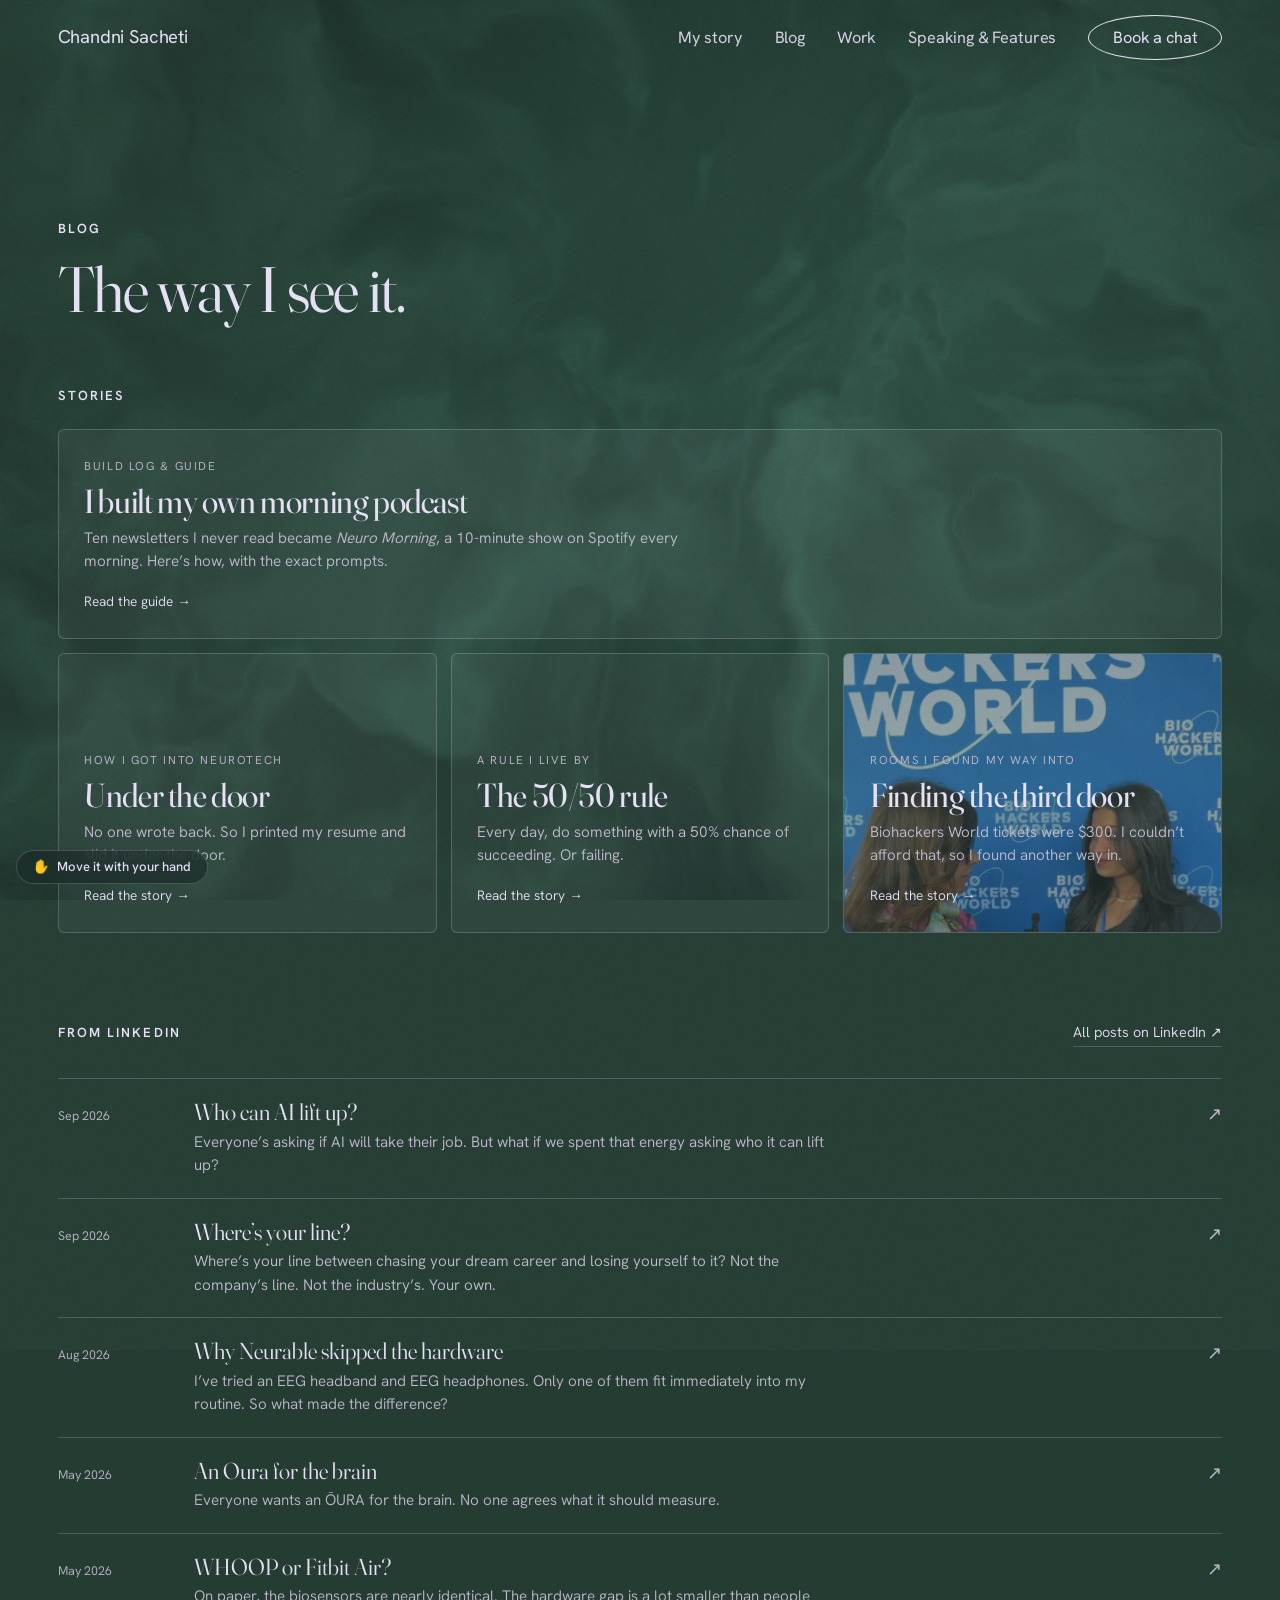
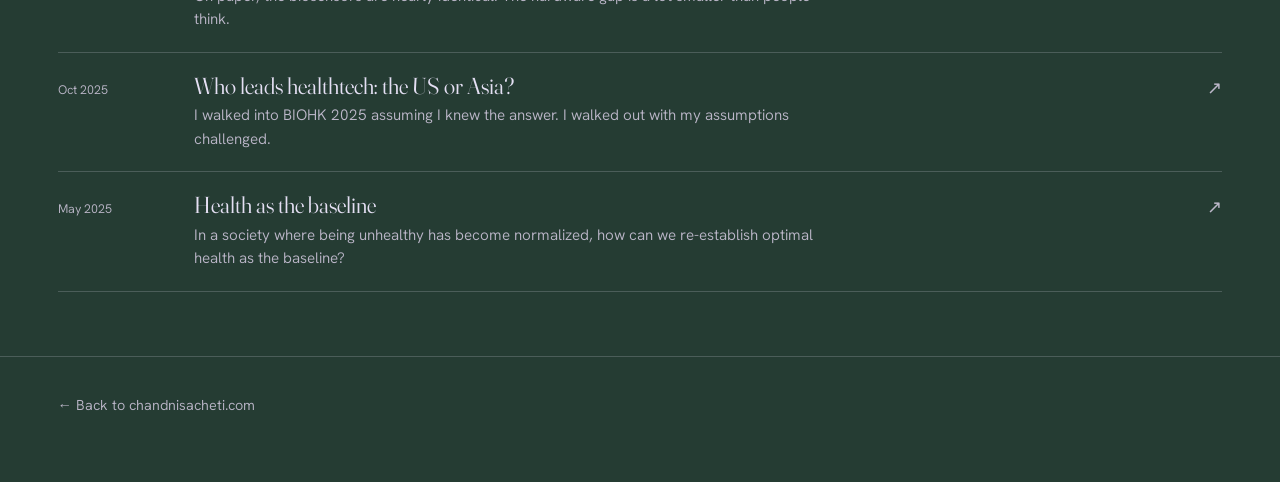
==== commit 14985a29: "Shader: back to the calm flowing background Co-Authored-By: Claude Opus 5.5 <noreply@anthropic.com> " ====
--- a/blog.html
+++ b/blog.html
@@ -77,6 +77,6 @@
 <script src="assets/vendor/gsap.min.js" defer></script>
 <script src="assets/vendor/ScrollTrigger.min.js" defer></script>
 <script src="assets/motion.js?v=1" defer></script>
-<script type="module" src="assets/bg.js?v=6"></script>
+<script type="module" src="assets/bg.js?v=7"></script>
 </body>
 </html>
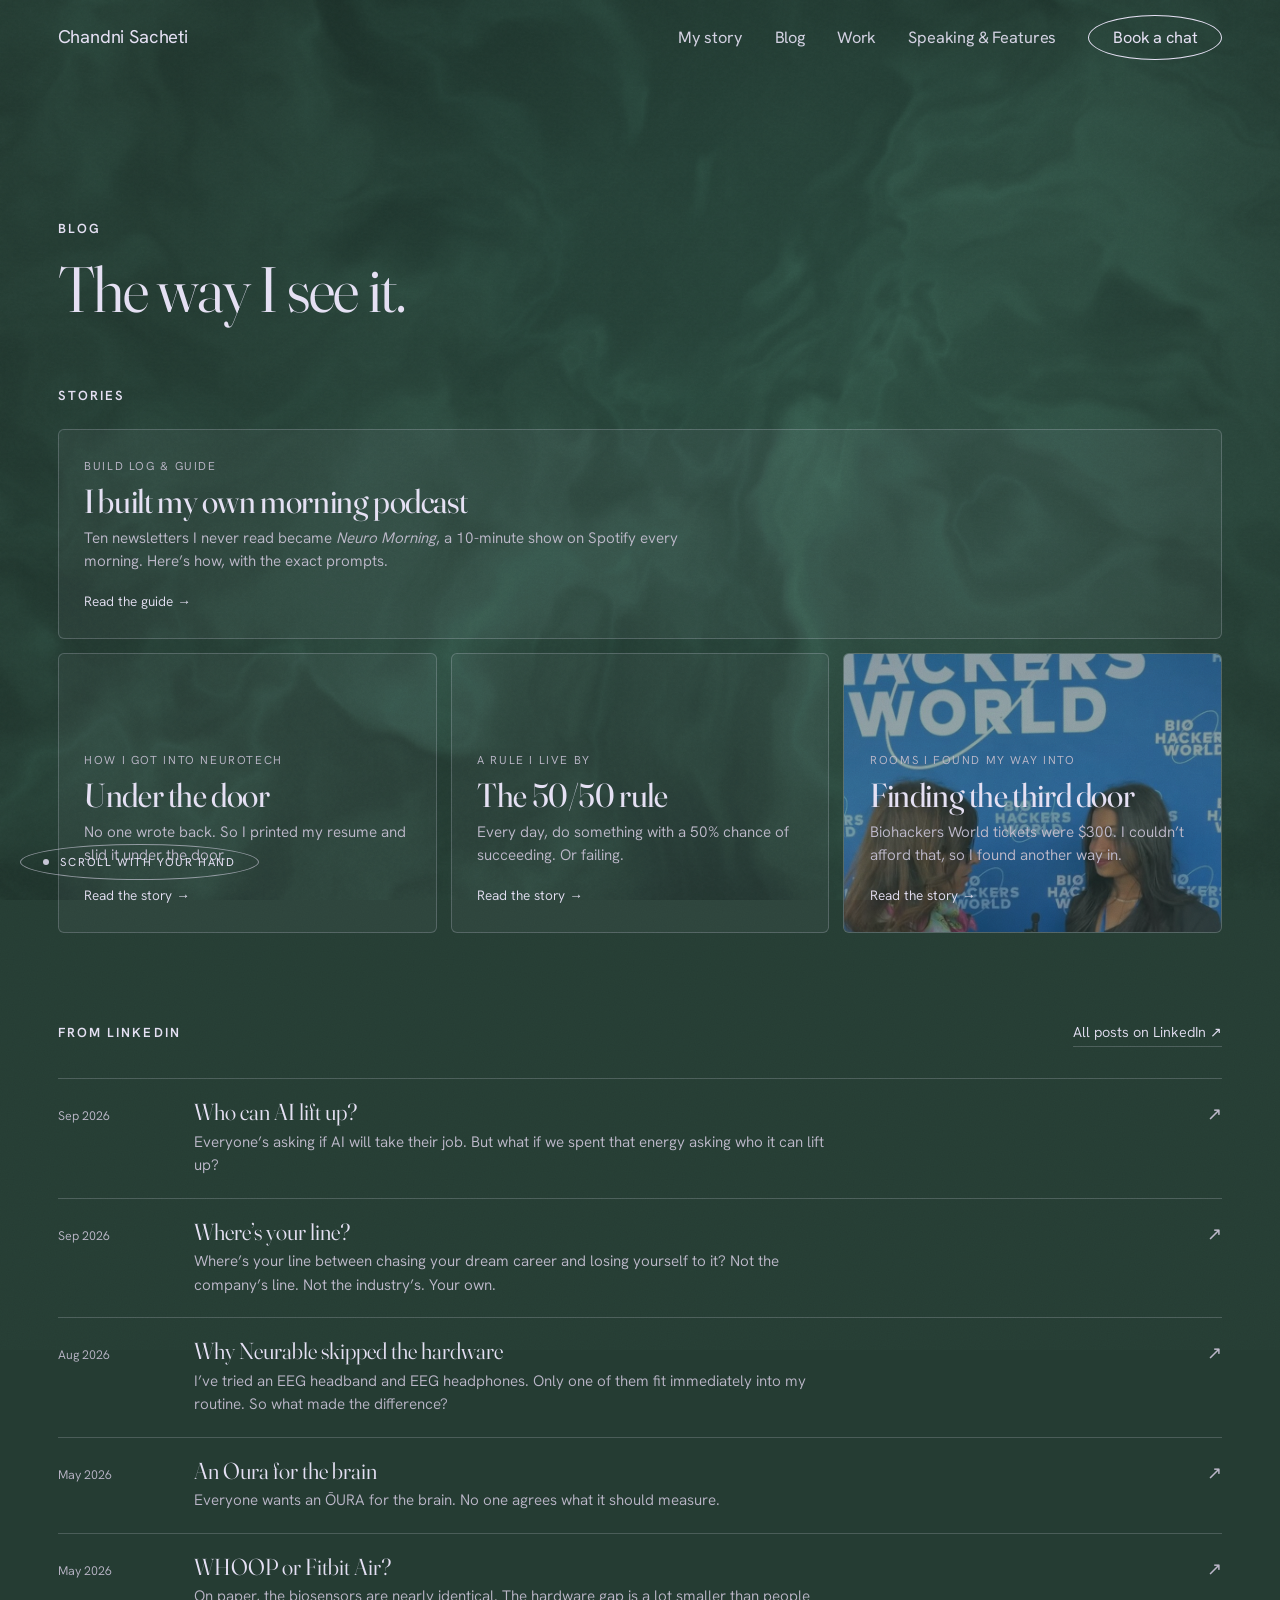
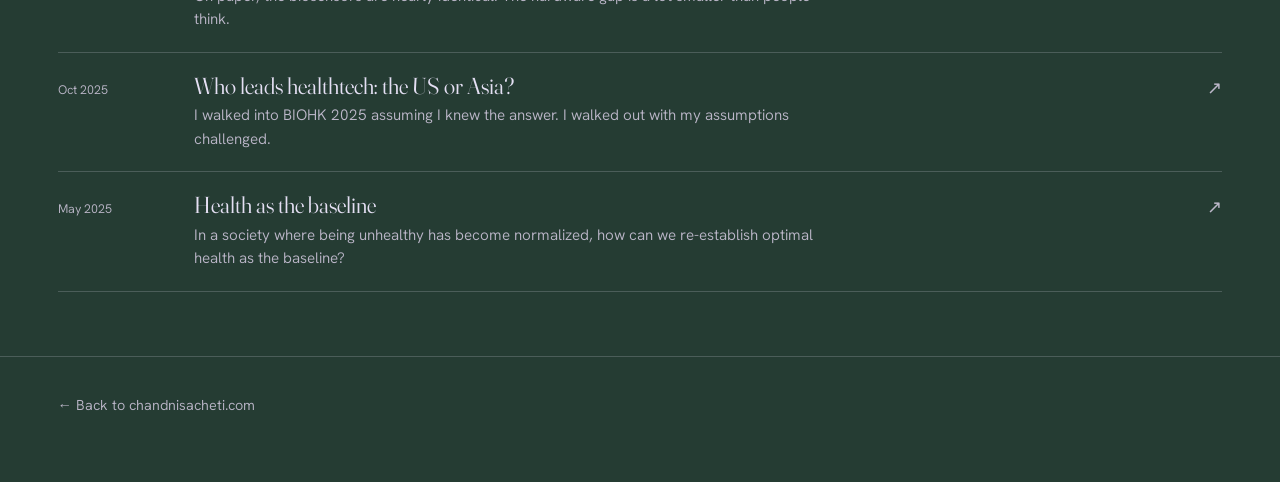
==== commit b1832dbd: "Hand control: scroll the page with palm height; themed button Co-Authored-By: Claude Opus 5.5 <norep" ====
--- a/blog.html
+++ b/blog.html
@@ -20,7 +20,7 @@
 <link rel="icon" href="favicon.svg" type="image/svg+xml">
 <link rel="preload" href="fonts/fraunces-latin-full-normal.woff2" as="font" type="font/woff2" crossorigin>
 <link rel="preload" href="fonts/hanken-grotesk-latin-wght-normal.woff2" as="font" type="font/woff2" crossorigin>
-<link rel="stylesheet" href="styles.css?v=55">
+<link rel="stylesheet" href="styles.css?v=56">
 </head>
 <body class="page-stories">
 <a class="skip" href="#main">Skip to content</a>
@@ -77,6 +77,6 @@
 <script src="assets/vendor/gsap.min.js" defer></script>
 <script src="assets/vendor/ScrollTrigger.min.js" defer></script>
 <script src="assets/motion.js?v=1" defer></script>
-<script type="module" src="assets/bg.js?v=7"></script>
+<script type="module" src="assets/bg.js?v=8"></script>
 </body>
 </html>
--- a/styles.css
+++ b/styles.css
@@ -827,12 +827,15 @@
 /* v129 three.js shader background */
 .bg-shader { position: fixed; inset: 0; width: 100vw; height: 100vh; z-index: -1; pointer-events: none; display: block; }
 .has-shader .glow { display: none; }
-/* v130 opt-in hand control */
-.hand-btn { position: fixed; left: max(16px, env(safe-area-inset-left)); bottom: calc(16px + env(safe-area-inset-bottom, 0px)); z-index: 65; display: inline-flex; align-items: center; gap: .5rem; padding: .6rem 1rem; border: 1px solid var(--line); border-radius: 999px; background: rgba(27, 44, 41, .72); -webkit-backdrop-filter: blur(10px); backdrop-filter: blur(10px); color: var(--cream); font: 500 .82rem/1 var(--sans); cursor: pointer; transition: border-color .2s, background-color .2s; }
-.hand-btn:hover { border-color: var(--cream); }
-.hand-btn[aria-pressed="true"] { background: var(--cream); color: var(--olive); }
-.hand-panel { position: fixed; left: max(16px, env(safe-area-inset-left)); bottom: calc(64px + env(safe-area-inset-bottom, 0px)); z-index: 65; width: 176px; border: 1px solid var(--line); border-radius: 10px; overflow: hidden; background: rgba(27, 44, 41, .85); }
-.hand-panel video, .hand-panel canvas { display: block; width: 176px; height: 132px; object-fit: cover; transform: scaleX(-1); opacity: .45; }
+/* v130 opt-in hand control, styled like the nav's ellipse button */
+.hand-btn { position: fixed; left: max(20px, env(safe-area-inset-left)); bottom: calc(20px + env(safe-area-inset-bottom, 0px)); z-index: 65; display: inline-flex; align-items: center; gap: .65rem; padding: .7rem 1.4rem; border: 1px solid rgba(228, 223, 243, .55); border-radius: 50%; background: transparent; color: var(--cream); font: 400 .72rem/1 var(--sans); letter-spacing: .14em; text-transform: uppercase; cursor: pointer; transition: background-color .25s, color .25s, border-color .25s; }
+.hand-btn:hover, .hand-btn[aria-pressed="true"] { background: var(--cream); color: var(--olive); border-color: var(--cream); }
+.hand-dot { width: 6px; height: 6px; border-radius: 50%; background: currentColor; opacity: .85; }
+.hand-btn[aria-pressed="true"] .hand-dot { animation: sig-live 2s infinite; }
+.hand-panel { position: fixed; left: max(20px, env(safe-area-inset-left)); bottom: calc(72px + env(safe-area-inset-bottom, 0px)); z-index: 65; width: 188px; border: 1px solid var(--line); border-radius: 6px; overflow: hidden; background: var(--tile); -webkit-backdrop-filter: blur(12px); backdrop-filter: blur(12px); }
+.hand-panel video, .hand-panel canvas { display: block; width: 188px; height: 141px; object-fit: cover; transform: scaleX(-1); opacity: .35; }
 .hand-panel canvas { position: absolute; left: 0; top: 0; transform: none; opacity: 1; }
-.hand-panel p { margin: 0; padding: .45rem .6rem; font-size: .7rem; line-height: 1.35; color: var(--cream-2); }
+.hand-cam { position: relative; }
+.hand-zone { position: absolute; left: 0; right: 0; top: 36%; height: 28%; border-top: 1px dashed rgba(228,223,243,.35); border-bottom: 1px dashed rgba(228,223,243,.35); pointer-events: none; }
+.hand-panel p { margin: 0; padding: .6rem .7rem .7rem; font-size: .72rem; line-height: 1.45; color: var(--cream-2); }
 @media print { .hand-btn, .hand-panel { display: none; } }
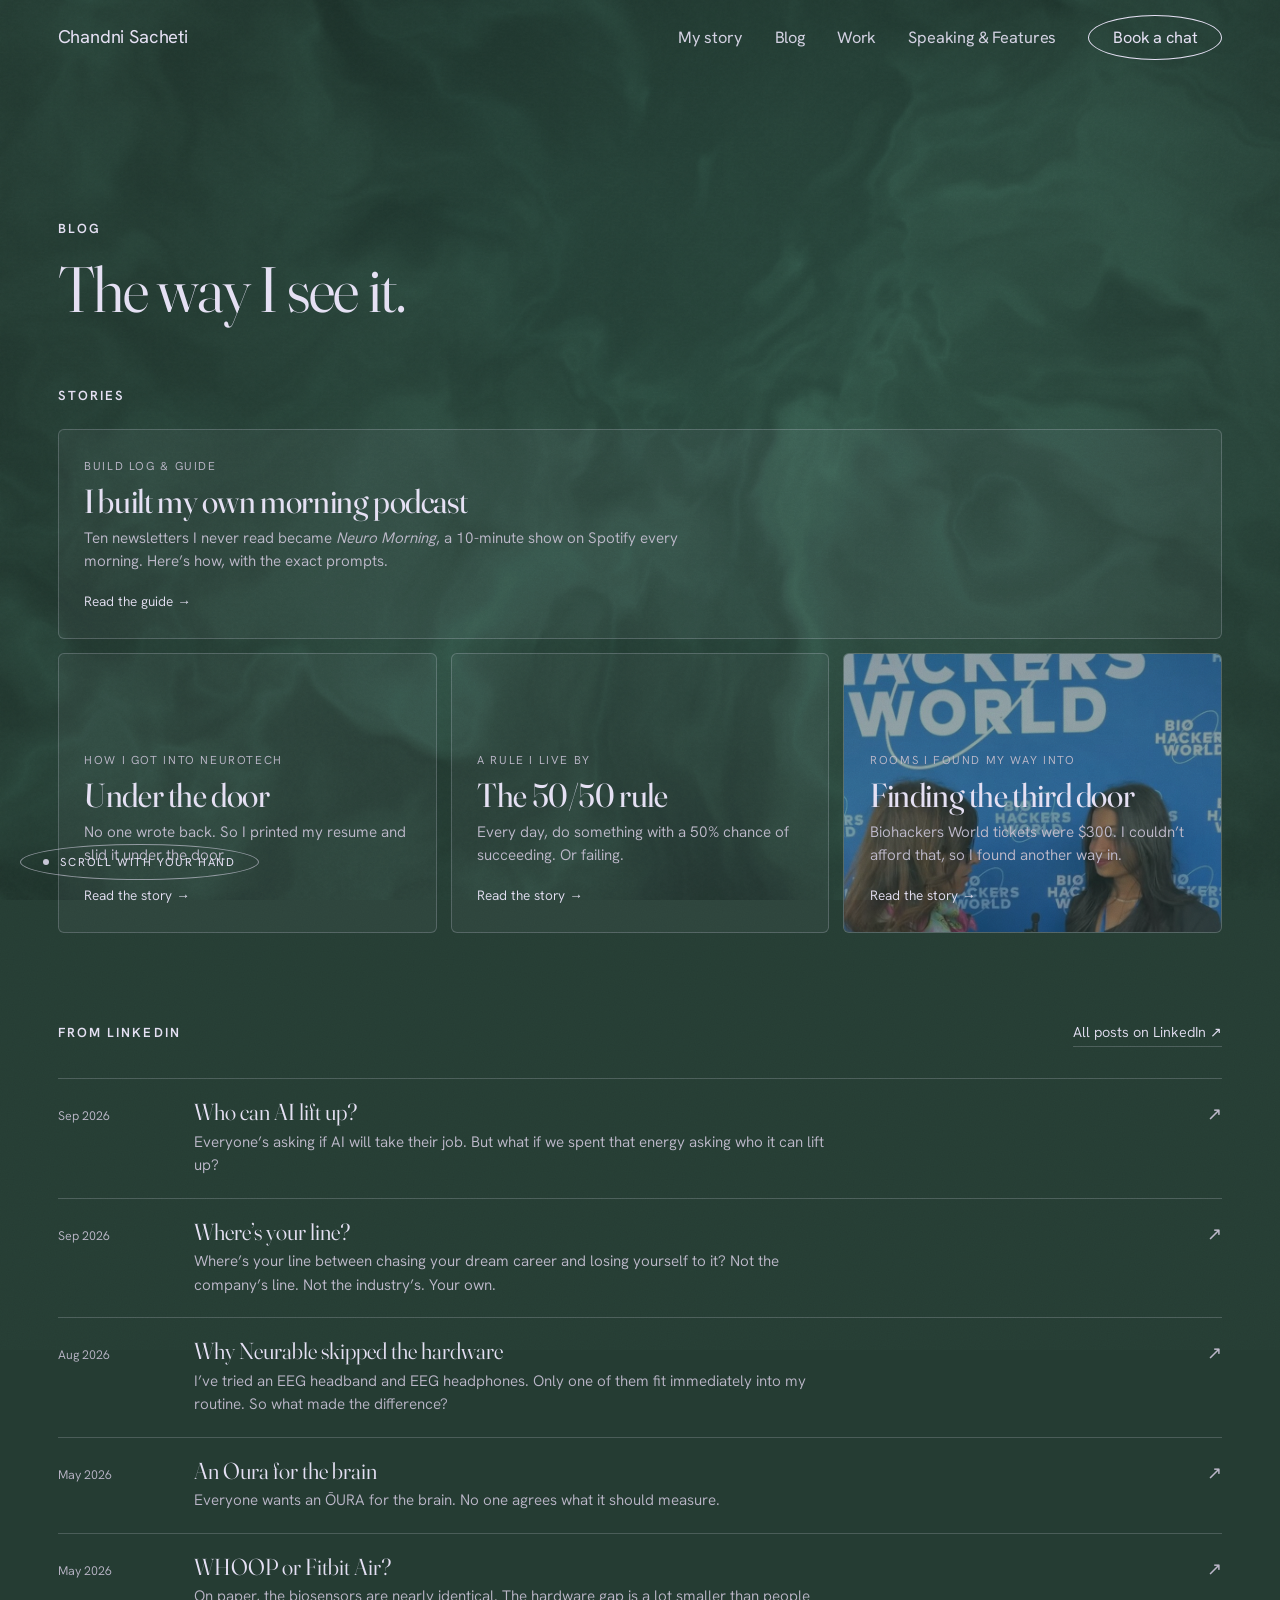
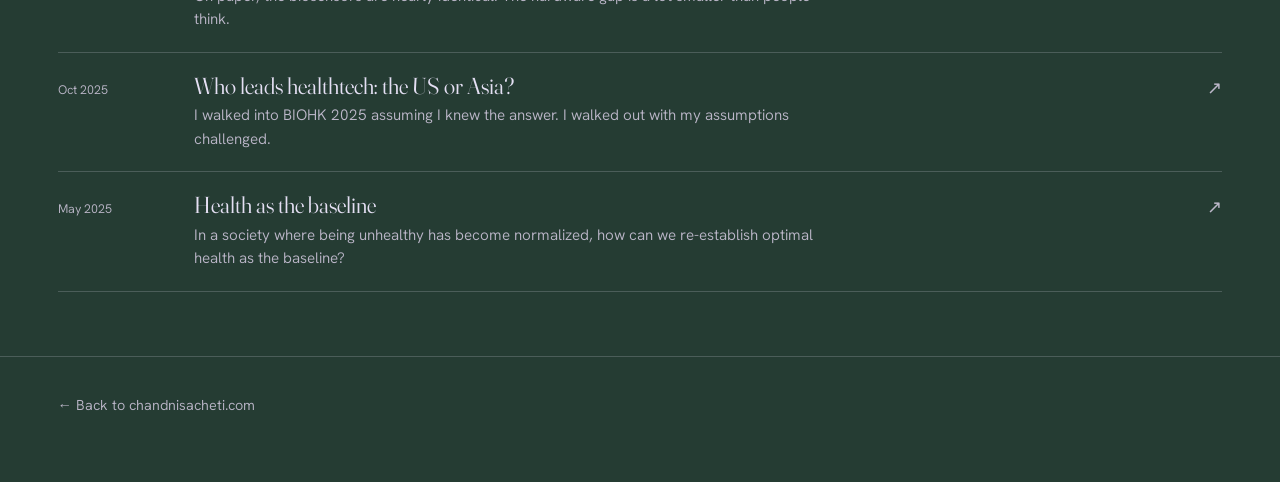
==== commit 97f0e8de: "Hand control: drag scrolling, fingertip cursor, double-pinch click Co-Authored-By: Claude Opus 5.5 <" ====
--- a/blog.html
+++ b/blog.html
@@ -20,7 +20,7 @@
 <link rel="icon" href="favicon.svg" type="image/svg+xml">
 <link rel="preload" href="fonts/fraunces-latin-full-normal.woff2" as="font" type="font/woff2" crossorigin>
 <link rel="preload" href="fonts/hanken-grotesk-latin-wght-normal.woff2" as="font" type="font/woff2" crossorigin>
-<link rel="stylesheet" href="styles.css?v=56">
+<link rel="stylesheet" href="styles.css?v=57">
 </head>
 <body class="page-stories">
 <a class="skip" href="#main">Skip to content</a>
@@ -77,6 +77,6 @@
 <script src="assets/vendor/gsap.min.js" defer></script>
 <script src="assets/vendor/ScrollTrigger.min.js" defer></script>
 <script src="assets/motion.js?v=1" defer></script>
-<script type="module" src="assets/bg.js?v=8"></script>
+<script type="module" src="assets/bg.js?v=10"></script>
 </body>
 </html>
--- a/styles.css
+++ b/styles.css
@@ -836,6 +836,12 @@
 .hand-panel video, .hand-panel canvas { display: block; width: 188px; height: 141px; object-fit: cover; transform: scaleX(-1); opacity: .35; }
 .hand-panel canvas { position: absolute; left: 0; top: 0; transform: none; opacity: 1; }
 .hand-cam { position: relative; }
-.hand-zone { position: absolute; left: 0; right: 0; top: 36%; height: 28%; border-top: 1px dashed rgba(228,223,243,.35); border-bottom: 1px dashed rgba(228,223,243,.35); pointer-events: none; }
+.hand-cursor { position: fixed; left: -14px; top: -14px; width: 28px; height: 28px; z-index: 80; border: 1.5px solid var(--cream); border-radius: 50%; pointer-events: none; transition: width .2s, height .2s, left .2s, top .2s, background-color .2s, opacity .2s; will-change: transform; }
+.hand-cursor::after { content: ""; position: absolute; left: 50%; top: 50%; width: 4px; height: 4px; margin: -2px 0 0 -2px; border-radius: 50%; background: var(--cream); }
+.hand-cursor.grab { width: 40px; height: 40px; left: -20px; top: -20px; border-style: dashed; }
+.hand-cursor.on-link { background: rgba(228,223,243,.18); }
+.hand-cursor.tap { background: var(--cream); }
+.hand-cursor.lost { opacity: 0; }
+.hand-hover { outline: 1px solid rgba(228,223,243,.6); outline-offset: 3px; }
 .hand-panel p { margin: 0; padding: .6rem .7rem .7rem; font-size: .72rem; line-height: 1.45; color: var(--cream-2); }
 @media print { .hand-btn, .hand-panel { display: none; } }
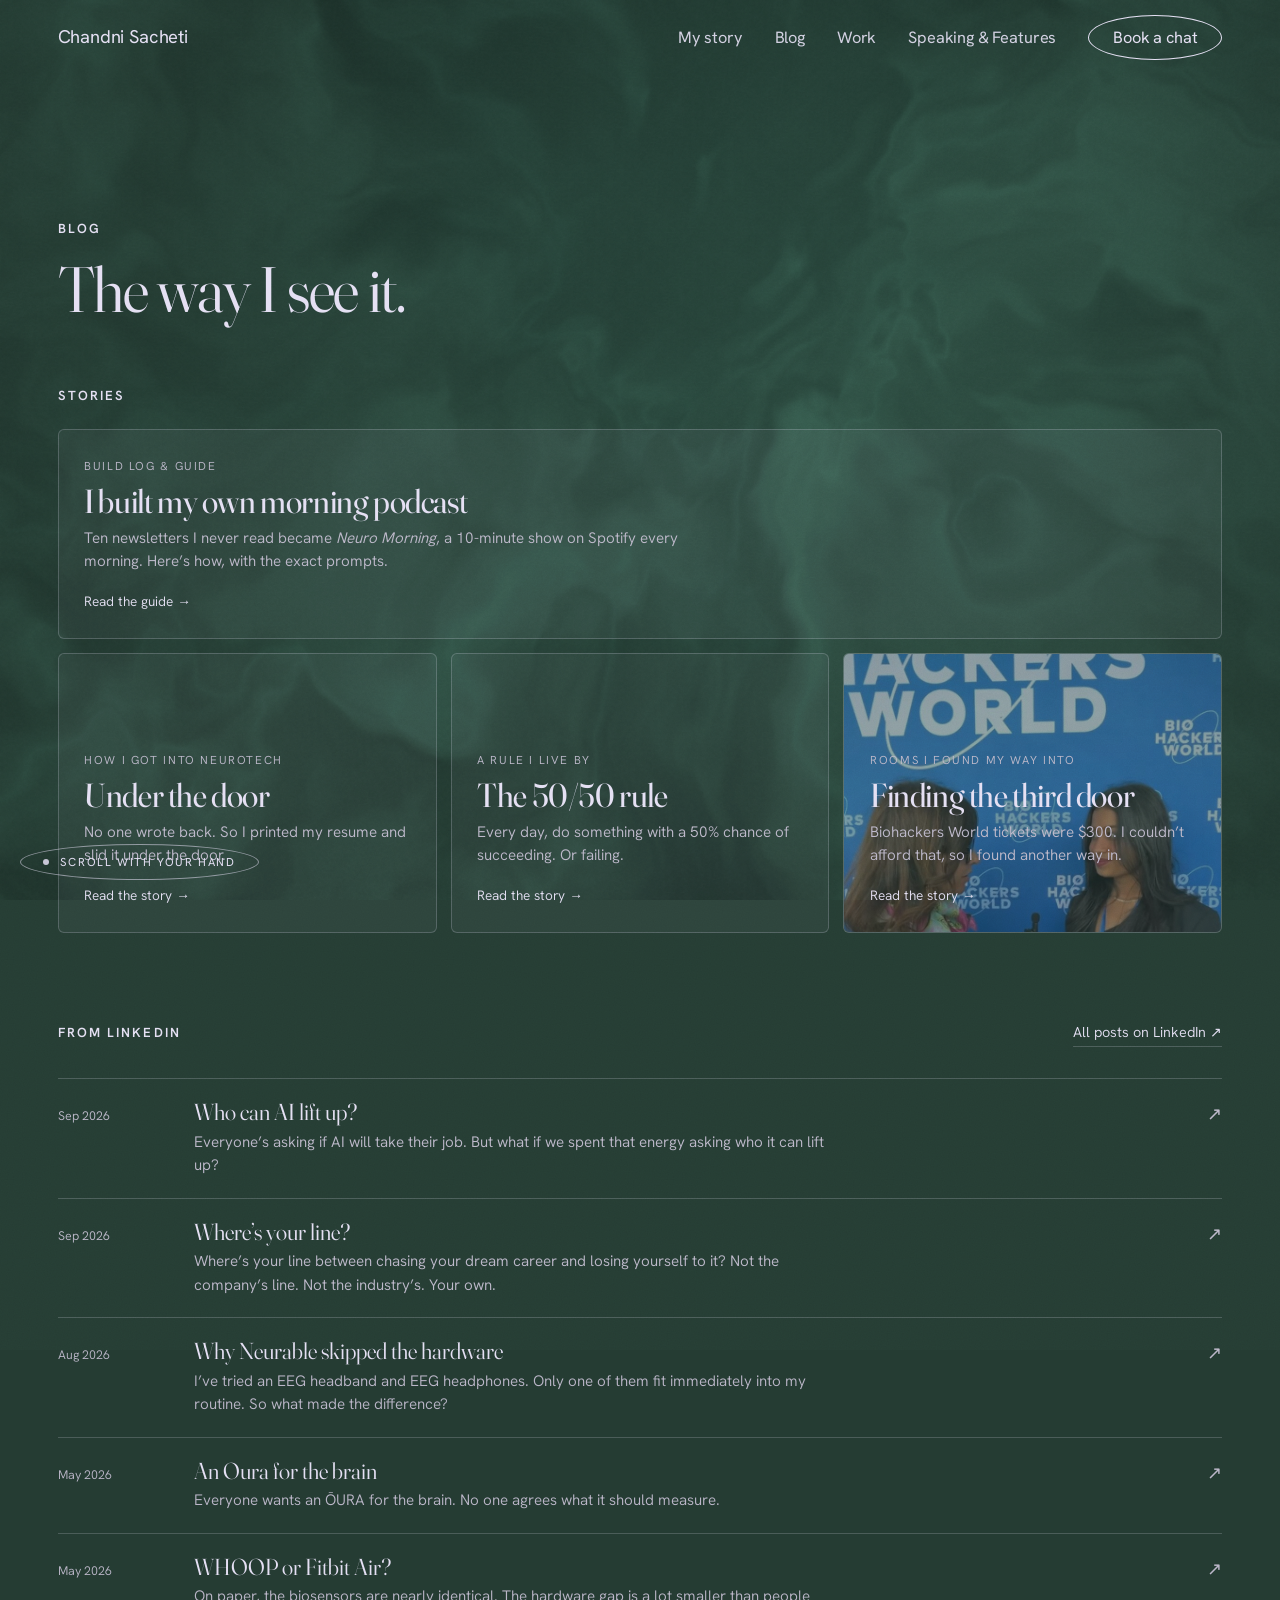
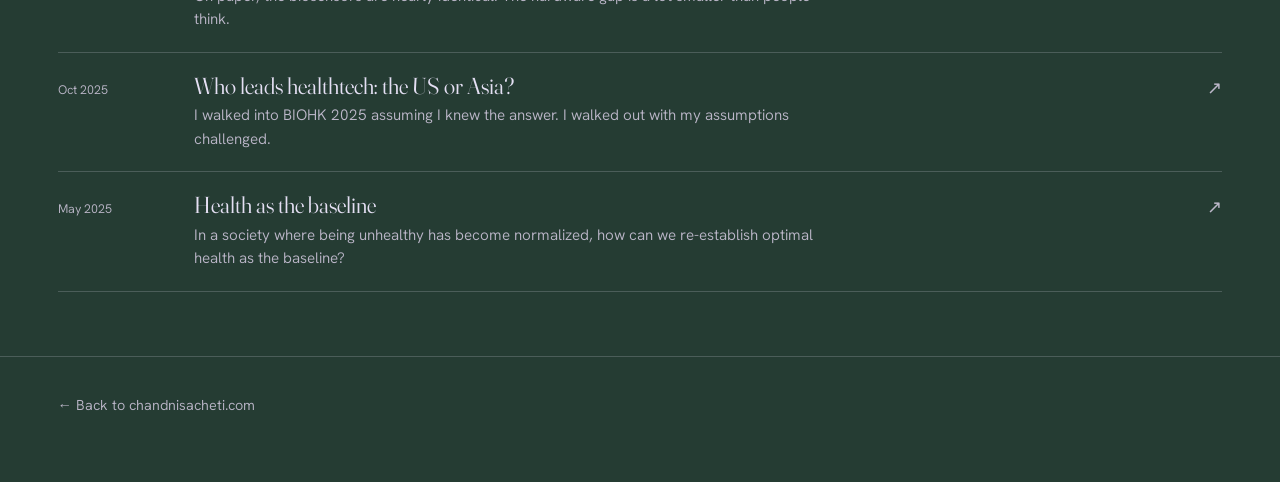
==== commit c5ff97e7: "Hand control: swipe to scroll, point 2s to click Co-Authored-By: Claude Opus 5.5 <noreply@anthropic." ====
--- a/blog.html
+++ b/blog.html
@@ -20,7 +20,7 @@
 <link rel="icon" href="favicon.svg" type="image/svg+xml">
 <link rel="preload" href="fonts/fraunces-latin-full-normal.woff2" as="font" type="font/woff2" crossorigin>
 <link rel="preload" href="fonts/hanken-grotesk-latin-wght-normal.woff2" as="font" type="font/woff2" crossorigin>
-<link rel="stylesheet" href="styles.css?v=57">
+<link rel="stylesheet" href="styles.css?v=58">
 </head>
 <body class="page-stories">
 <a class="skip" href="#main">Skip to content</a>
@@ -77,6 +77,6 @@
 <script src="assets/vendor/gsap.min.js" defer></script>
 <script src="assets/vendor/ScrollTrigger.min.js" defer></script>
 <script src="assets/motion.js?v=1" defer></script>
-<script type="module" src="assets/bg.js?v=10"></script>
+<script type="module" src="assets/bg.js?v=11"></script>
 </body>
 </html>
--- a/styles.css
+++ b/styles.css
@@ -838,7 +838,7 @@
 .hand-cam { position: relative; }
 .hand-cursor { position: fixed; left: -14px; top: -14px; width: 28px; height: 28px; z-index: 80; border: 1.5px solid var(--cream); border-radius: 50%; pointer-events: none; transition: width .2s, height .2s, left .2s, top .2s, background-color .2s, opacity .2s; will-change: transform; }
 .hand-cursor::after { content: ""; position: absolute; left: 50%; top: 50%; width: 4px; height: 4px; margin: -2px 0 0 -2px; border-radius: 50%; background: var(--cream); }
-.hand-cursor.grab { width: 40px; height: 40px; left: -20px; top: -20px; border-style: dashed; }
+.hand-cursor::before { content: ""; position: absolute; inset: -5px; border-radius: 50%; background: conic-gradient(var(--cream) calc(var(--p, 0) * 360deg), transparent 0); -webkit-mask: radial-gradient(circle, transparent 60%, #000 61%); mask: radial-gradient(circle, transparent 60%, #000 61%); }
 .hand-cursor.on-link { background: rgba(228,223,243,.18); }
 .hand-cursor.tap { background: var(--cream); }
 .hand-cursor.lost { opacity: 0; }
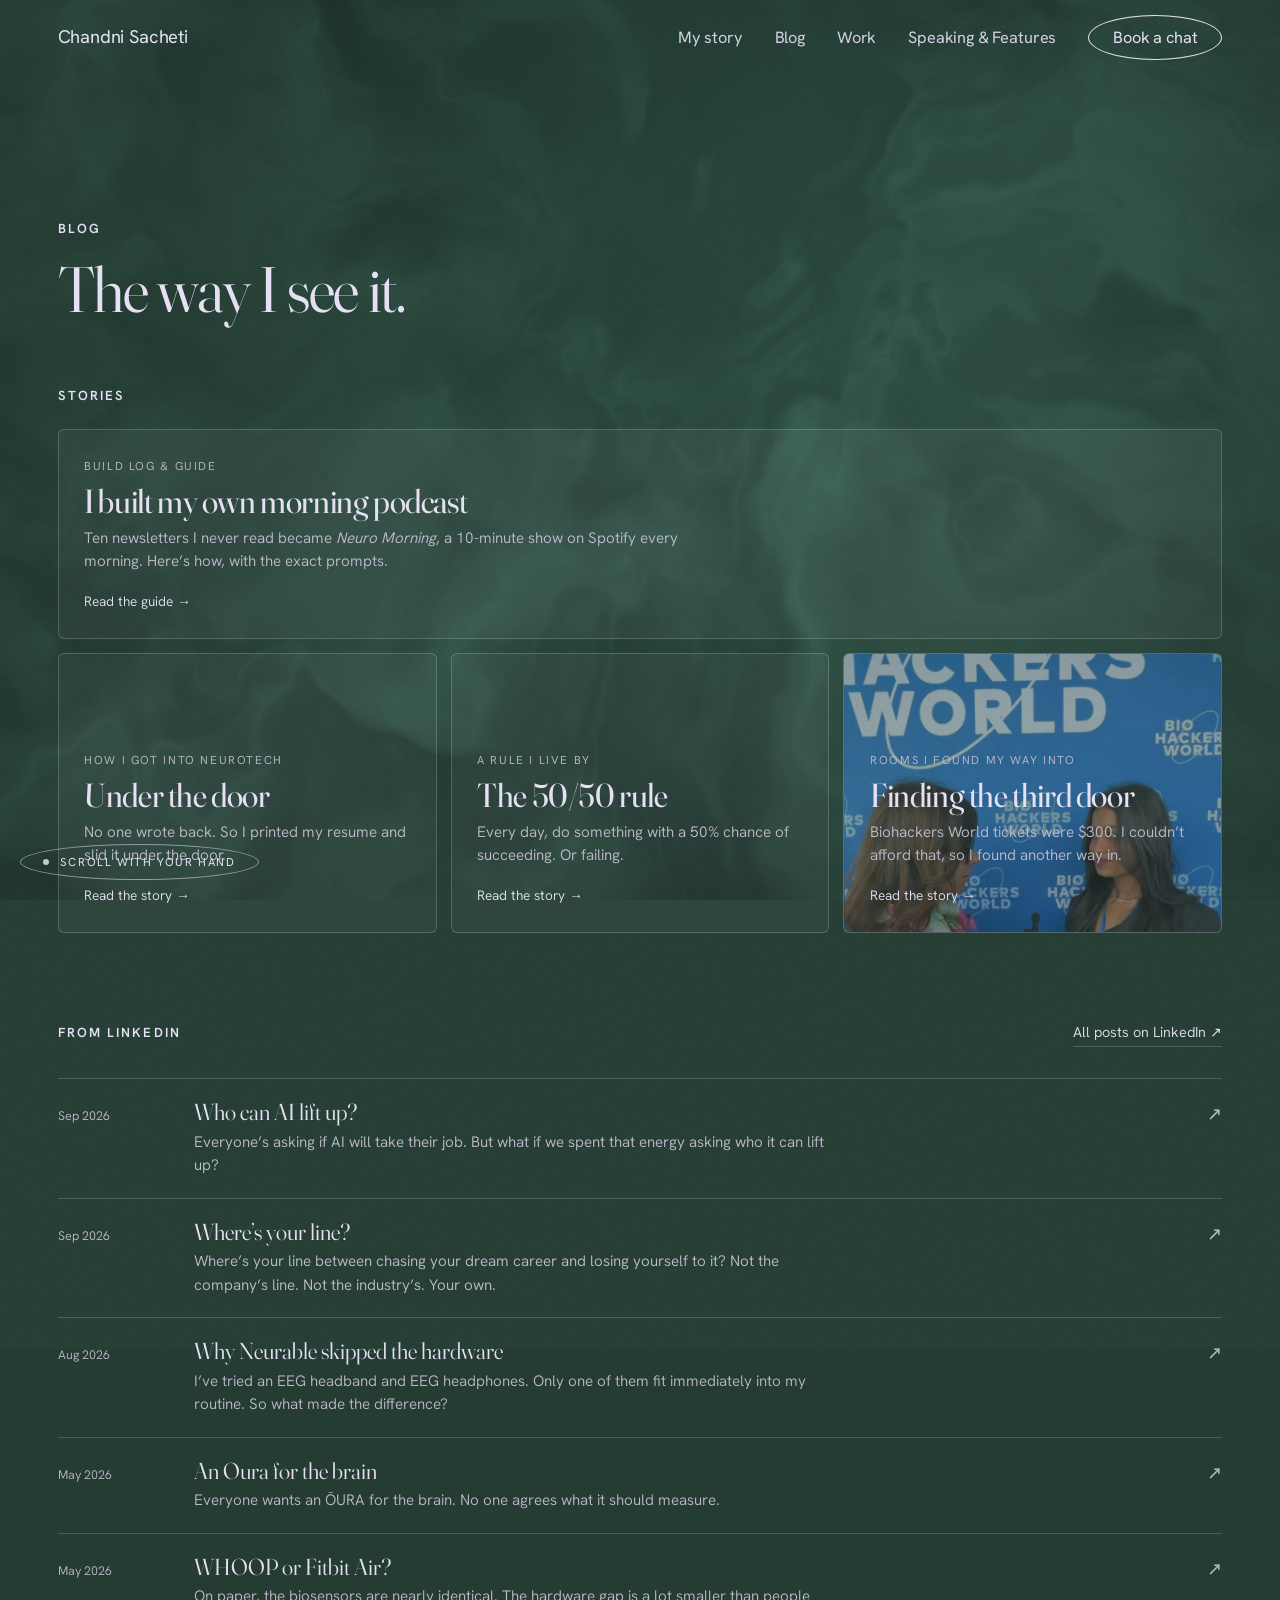
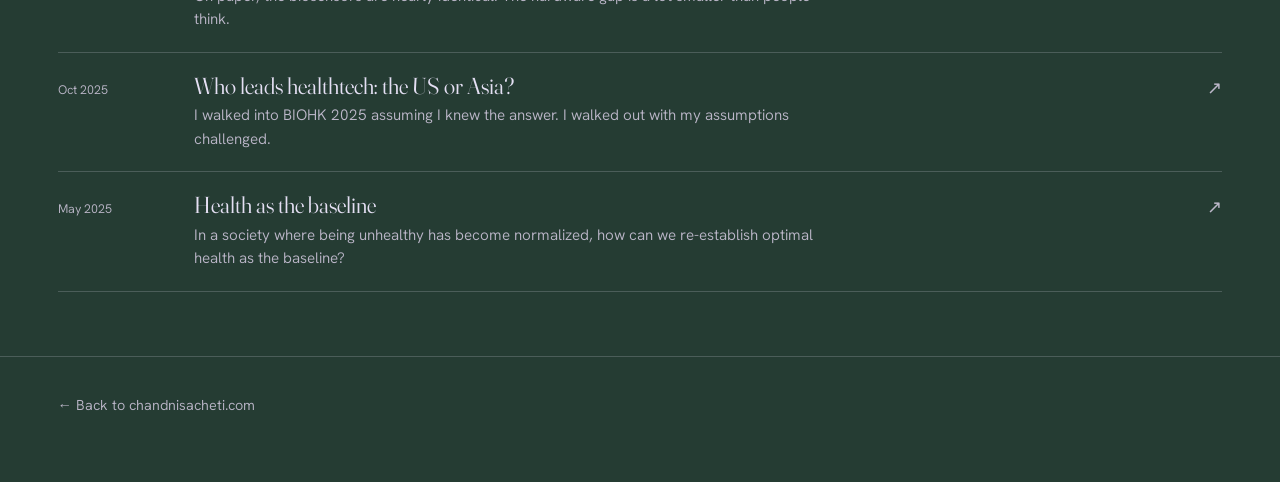
==== commit ec74ae22: "Hand control: ignore the reset stroke after a swipe; 3.5s point-to-click Co-Authored-By: Claude Opus" ====
--- a/blog.html
+++ b/blog.html
@@ -77,6 +77,6 @@
 <script src="assets/vendor/gsap.min.js" defer></script>
 <script src="assets/vendor/ScrollTrigger.min.js" defer></script>
 <script src="assets/motion.js?v=1" defer></script>
-<script type="module" src="assets/bg.js?v=11"></script>
+<script type="module" src="assets/bg.js?v=12"></script>
 </body>
 </html>
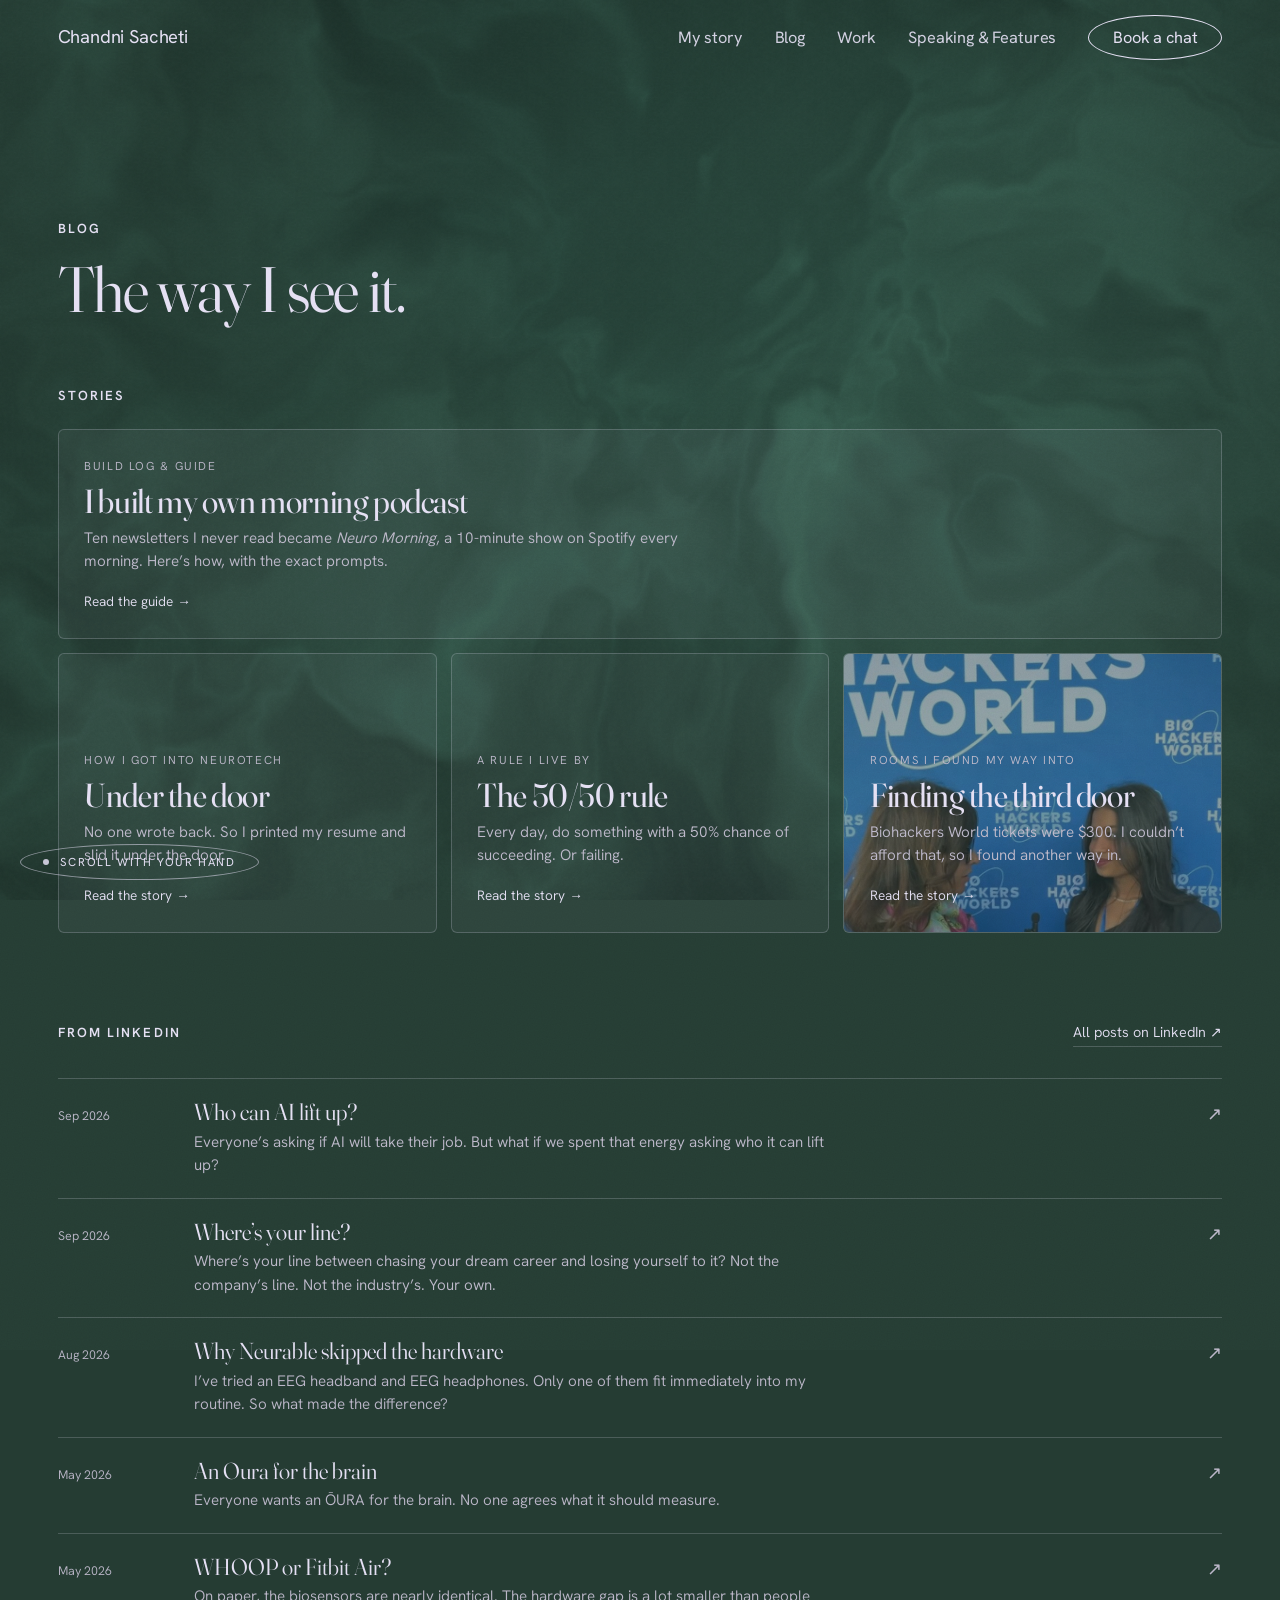
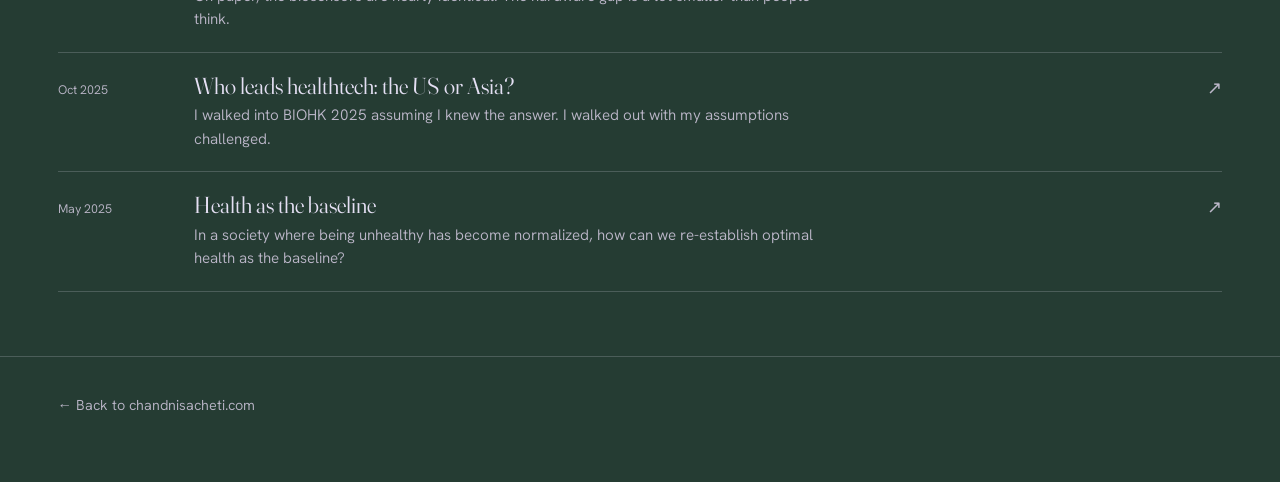
==== commit 16f5d865: "Hand control: 3s point-to-click Co-Authored-By: Claude Opus 5.5 <noreply@anthropic.com> Claude-Sessi" ====
--- a/blog.html
+++ b/blog.html
@@ -77,6 +77,6 @@
 <script src="assets/vendor/gsap.min.js" defer></script>
 <script src="assets/vendor/ScrollTrigger.min.js" defer></script>
 <script src="assets/motion.js?v=1" defer></script>
-<script type="module" src="assets/bg.js?v=12"></script>
+<script type="module" src="assets/bg.js?v=13"></script>
 </body>
 </html>
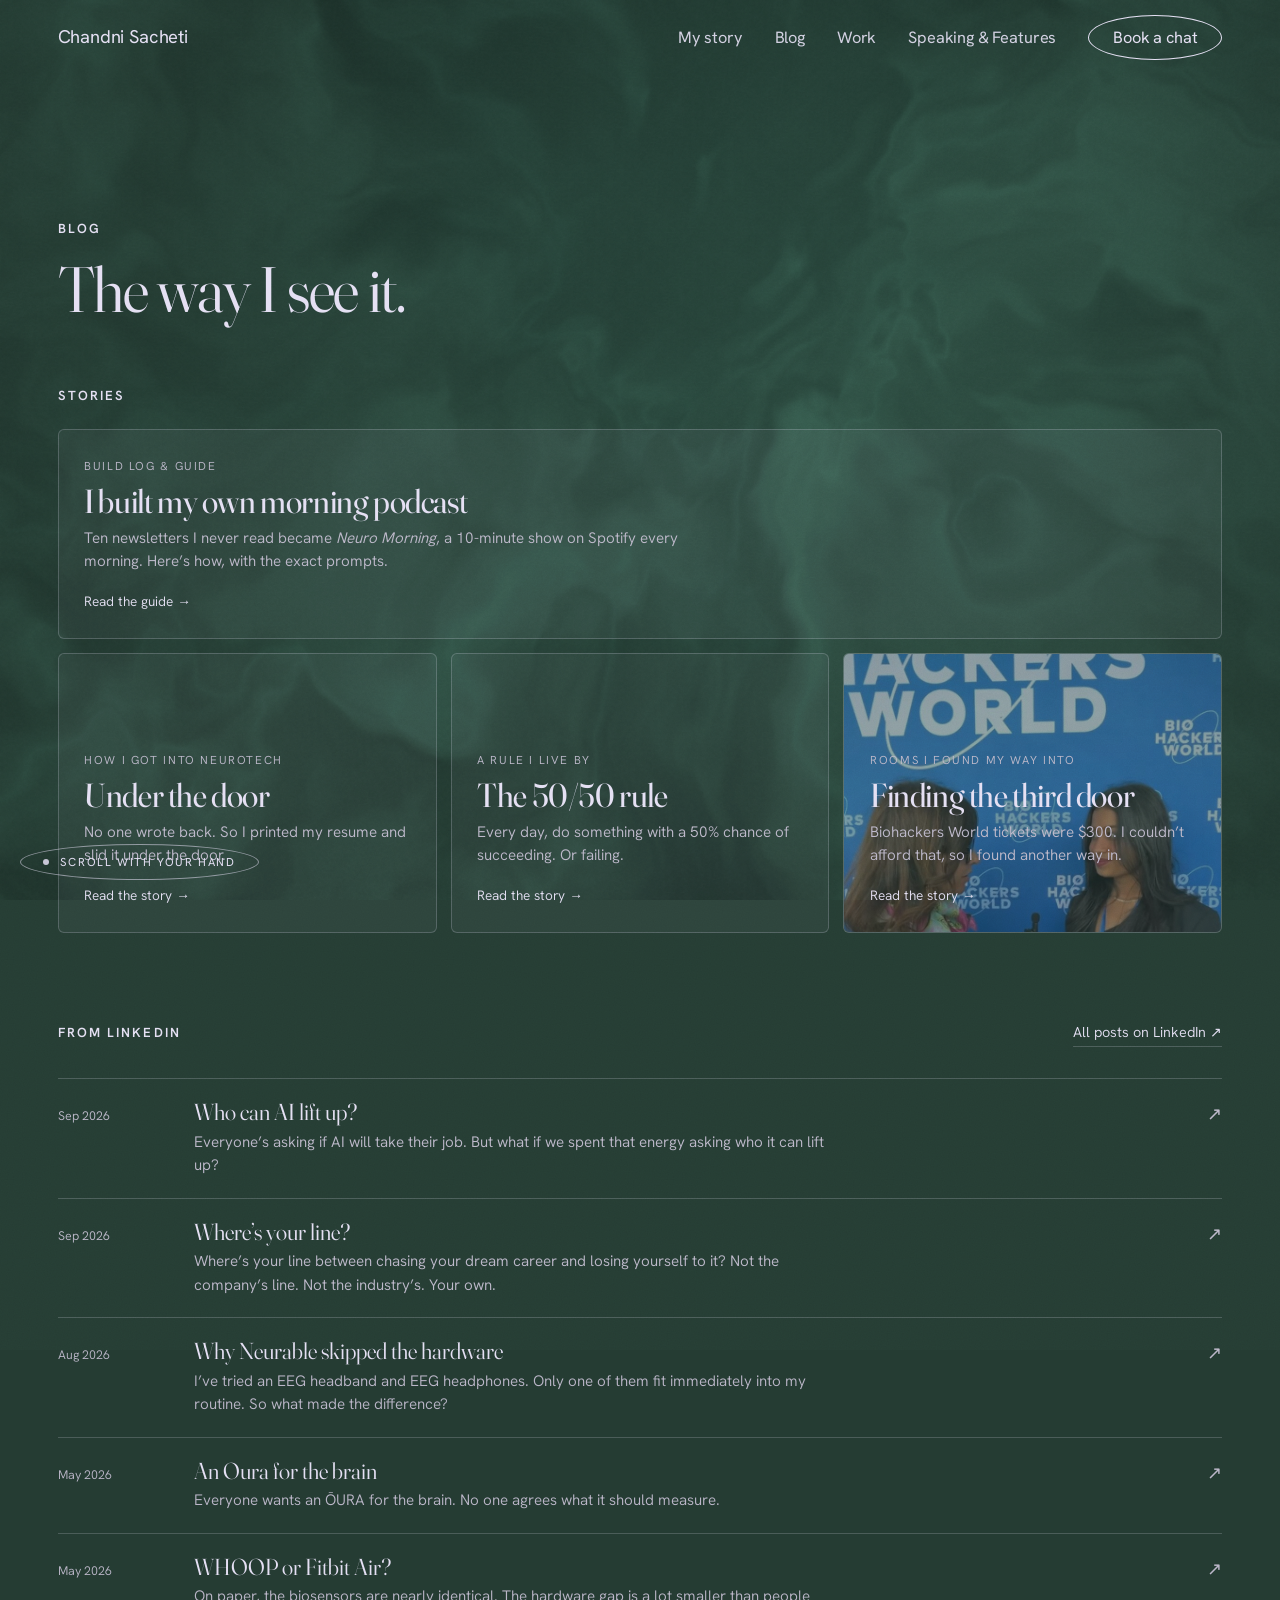
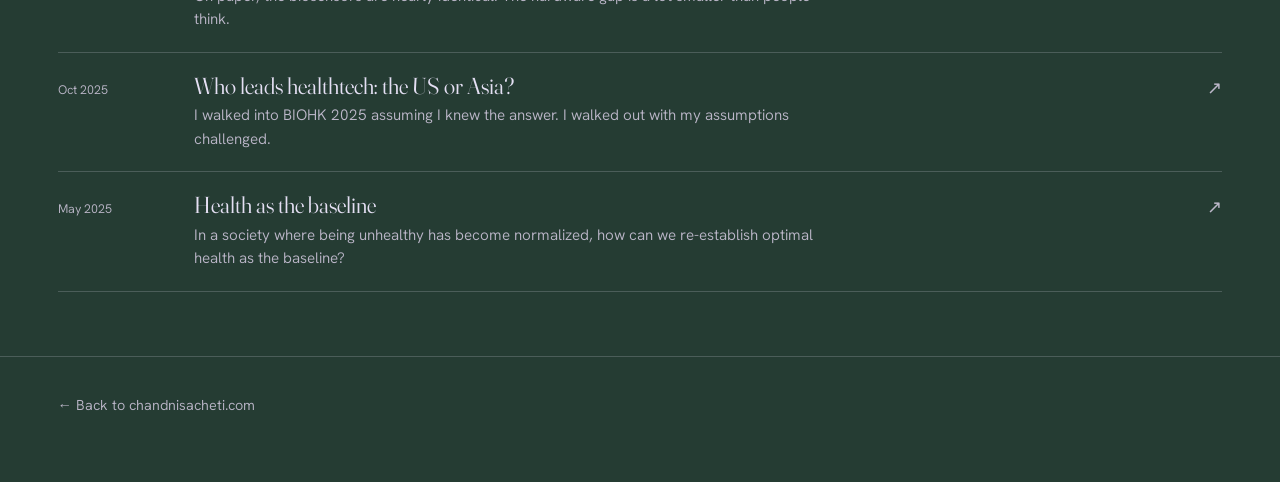
==== commit dae75bbc: "Hand control: 2s point-to-click Co-Authored-By: Claude Opus 5.5 <noreply@anthropic.com> Claude-Sessi" ====
--- a/blog.html
+++ b/blog.html
@@ -77,6 +77,6 @@
 <script src="assets/vendor/gsap.min.js" defer></script>
 <script src="assets/vendor/ScrollTrigger.min.js" defer></script>
 <script src="assets/motion.js?v=1" defer></script>
-<script type="module" src="assets/bg.js?v=13"></script>
+<script type="module" src="assets/bg.js?v=14"></script>
 </body>
 </html>
